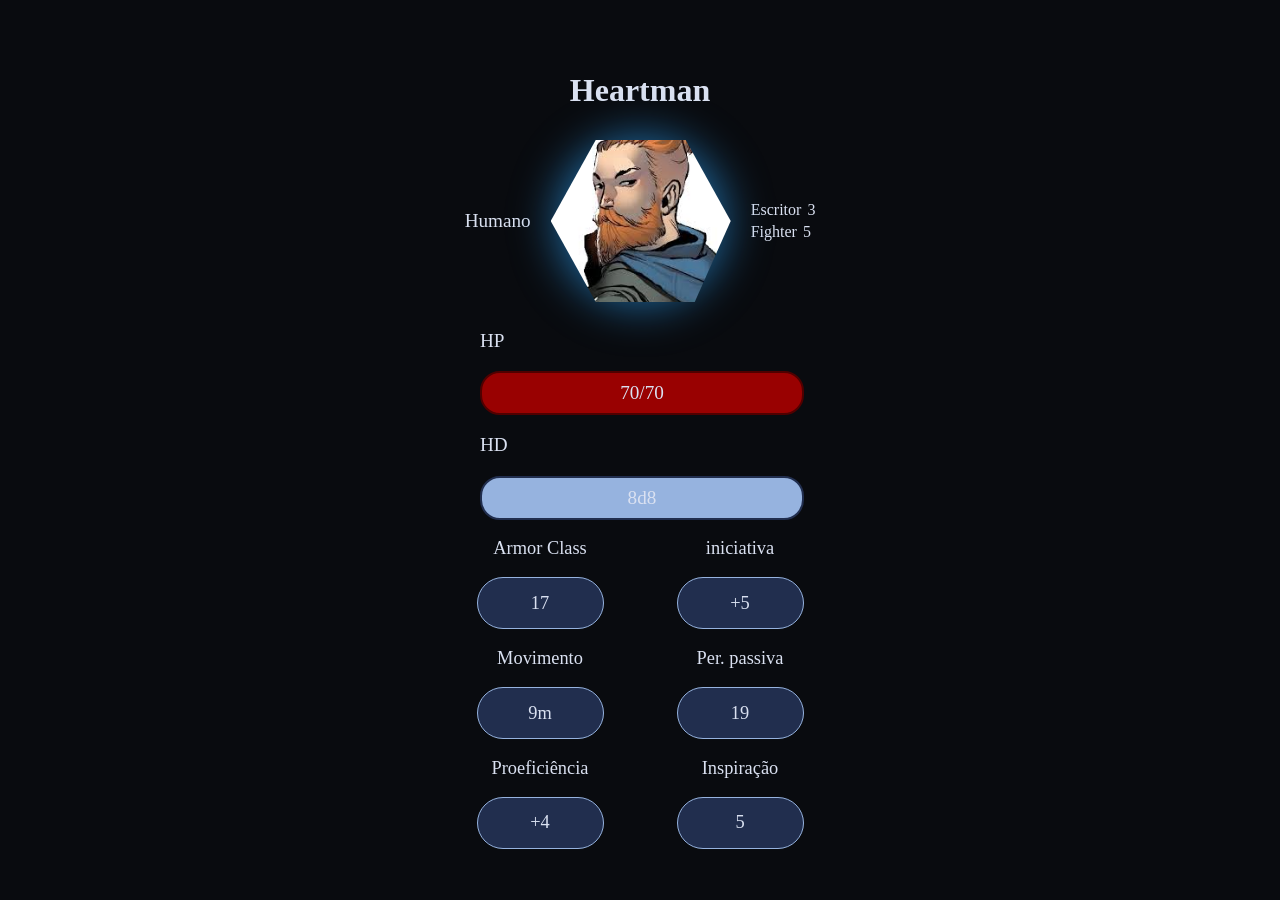
==== index.html @ ded3bb11 "Add files via upload" ====
<!DOCTYPE html>
<html lang="pt-br">
<head>
    <meta charset="UTF-8">
    <meta name="viewport" content="width=device-width, initial-scale=1.0">
    <link rel="stylesheet" href="style.css">
    <title>DnD</title>
</head>
<body>
    <div class="perfil">
        <h1 class="nome_personagem">Heartman</h1>
        <div class="info_gerais">
            <p class="raca">Humano</p>
            <div class="hex">
                <img src="imagens/Daniel.jfif" alt="" class="foto_personagem_hex">
            </div>
            <div class="classes_niveis">
                <div class="classe">
                    <span>Escritor</span>
                    <span>3</span>
                </div>
                <div class="classe">
                    <span>Fighter</span>
                    <span>5</span>
                </div>
            </div>
        </div>
        <div class="barras">
            <div class="info.vida">
                <p>HP</p>
                <div class="barra_vida">
                    <div class="vida"><p>70/70</p></div>
                </div>
            </div>
            <div class="info.hp">
                <p>HD</p>
                <div class="barra_hp">
                    <div class="hp"><p>8d8</p></div>
                </div>
            </div>
        </div>
        <div class="statics">
            <div class="elemento">
                <div class="armadura">
                    <p>Armor Class</p>
                    <div class="fundo">
                        <p>17</p>
                    </div>
                </div>
            </div>
            <div class="elemento">
                <div class="iniciativa">
                    <p>iniciativa</p>
                    <div class="fundo">
                        <p>+5</p>
                    </div>
                </div>
            </div>
            <div class="elemento">
                <div class="movimento">
                    <p>Movimento</p>
                    <div class="fundo">
                        <p>9m</p>
                    </div>
                </div>
            </div>
            <div class="elemento">
                <div class="percepção">
                    <p>Per. passiva</p>
                    <div class="fundo">
                        <p>19</p>
                    </div>
                </div>
            </div>
            <div class="elemento">
                <div class="proeficiência">
                    <p>Proeficiência</p>
                    <div class="fundo">
                        <p>+4</p>
                    </div>
                </div>
            </div>
            <div class="elemento">
                <div class="inspiração">
                    <p>Inspiração</p>
                    <div class="fundo">
                        <p>5</p>
                    </div>
                </div>
            </div>
        </div>
    </div>
</body>
</html>
---- style.css ----
body{
  background-color: #090B0F;
  color: #dae1f1;

  margin: 0;
  min-height: 100vh;

  display: flex;
  justify-content: center;
  align-items: center;
}
.perfil{
  width: 25%;
  display: flex;
  flex-direction: column;
  align-items: center;
  justify-content: center;
}
.info_gerais{
  display: flex;
  align-items: center;
  justify-content: center;
  gap: 20px;
}
.hex {
  position: relative;
  width: 100%;
  aspect-ratio: 1;
  display: flex;
  justify-content: center;
  align-items: center;
}

.hex::before{
  content: "";
  position: absolute;
  width: 110%;
  height: 110%;
  border-radius: 50%;

  background: radial-gradient(
    circle,
    rgba(37,129,196,0.8) 50%,
    rgba(37,129,196,0.4) 60%,
    rgba(37,129,196,0) 70%
  );

  filter: blur(20px);
  z-index: 0;
}
.classes_niveis{
  display: flex;
  flex-direction: column;
  gap: 4px;
}

.classe{
  display: flex;
  gap: 6px;
}

.hex img{
  width: 180px;
  aspect-ratio: 1;
  object-fit: cover;

  clip-path: polygon(
    25% 5%,
    75% 5%,
    100% 50%,
    80% 95%,
    25% 95%,
    0% 50%
  );

  position: relative;
  z-index: 1;
}
.barras, .statics{
  width: 100%;
}
.info.vida, .info.hp{
  margin-top: 10%;
}
.barra_vida, .barra_hp{
  width: 100%;
  height: 40px;
  border-radius: 20px;
  display: flex;
  justify-content: center;
  align-items: center;
  text-align: center;
}
.barra_vida{
  background-color: #990101;
  border: 2px solid rgb(80, 0, 0);
}
.barra_hp{
  background-color: #96b3df;
  border: 2px solid #212e4e;
}
p{
  font-size: 120%;
}
.statics{
  display: flex;
  flex-wrap: wrap;
  justify-content: space-between;
}
.elemento{
  width: 120px;
  display: flex;
  justify-content: center;
  align-items: center;
  text-align: center;
}
.statics .fundo{
  width: 125px;
  height: 50px;
  border-radius: 40px;
  text-align: center;
  justify-content: center;
  display: flex;
  align-items: center;
  text-align: center;
}
.statics p{
  font-size: 115%;
}
.fundo{
  background-color: #212e4e;
  border: 1px solid #96b3df;
}
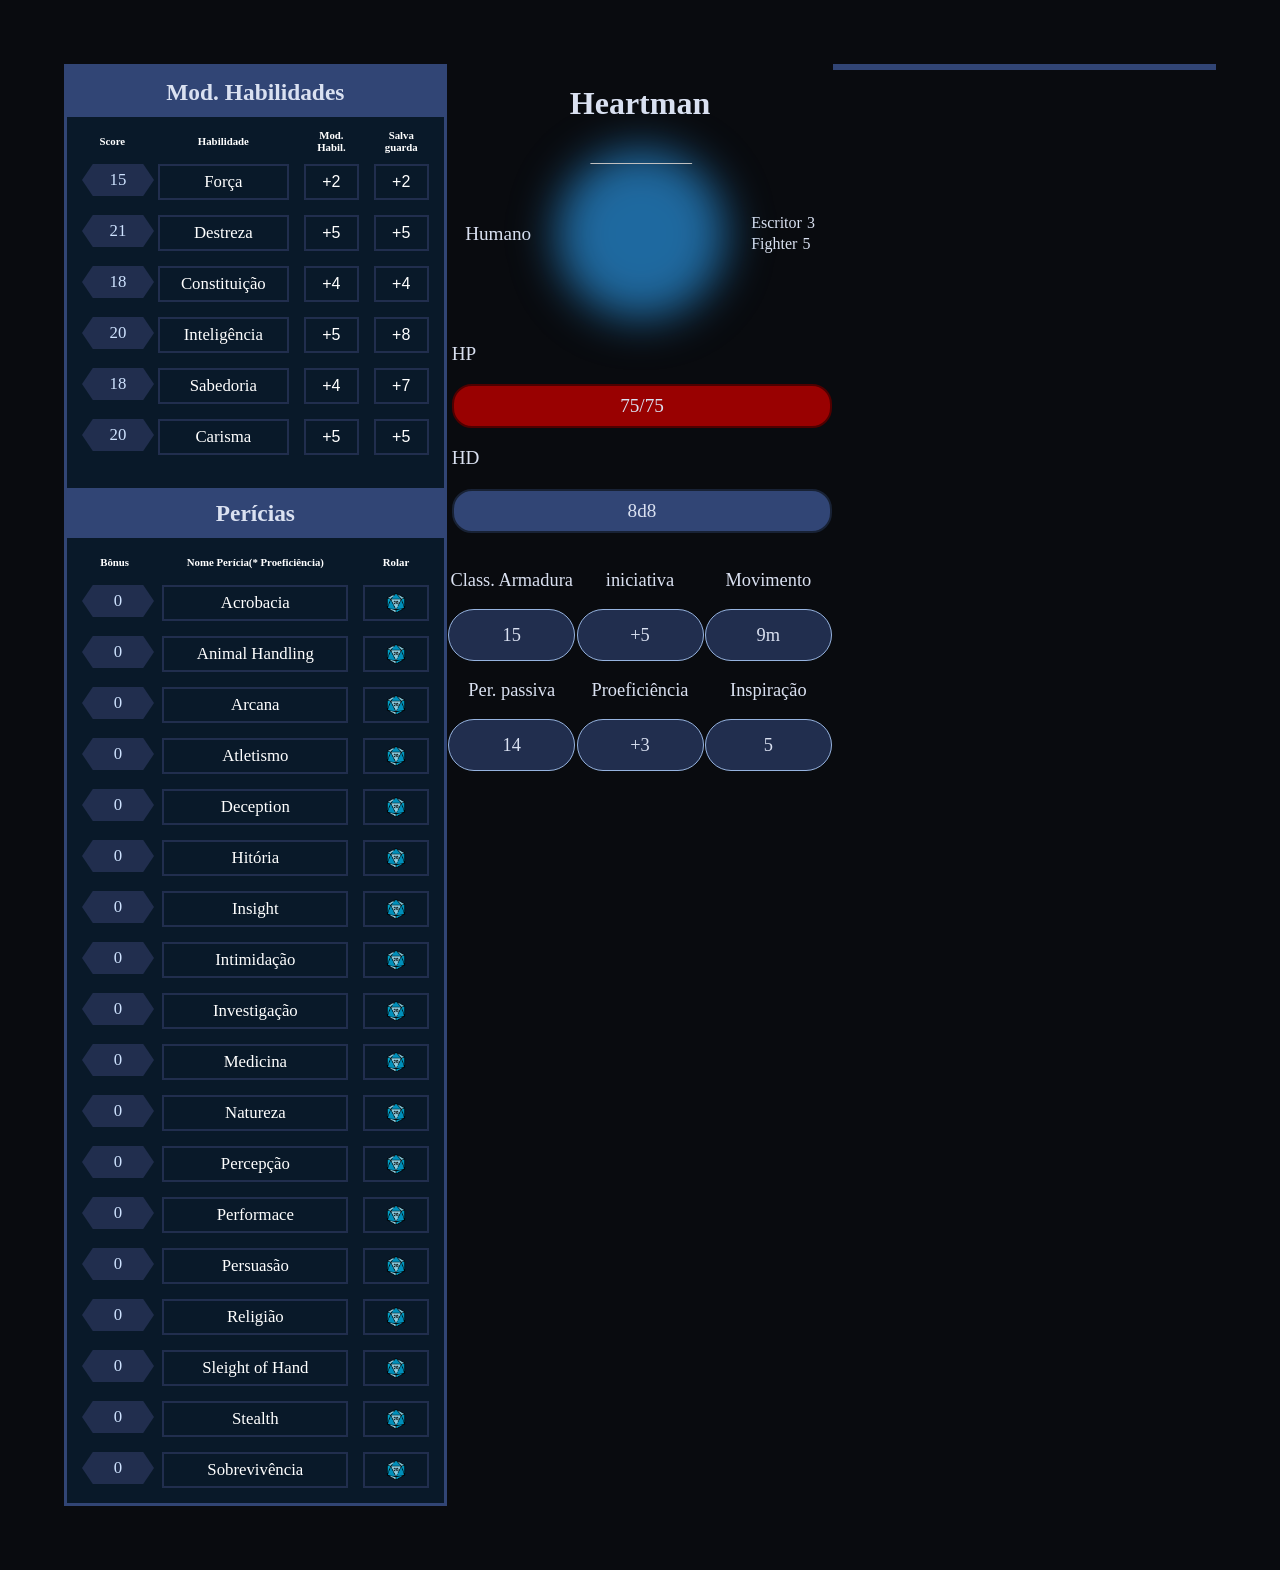
==== commit 7a1d5e57: "Add files via upload" ====
--- a/index.html
+++ b/index.html
@@ -4,9 +4,519 @@
     <meta charset="UTF-8">
     <meta name="viewport" content="width=device-width, initial-scale=1.0">
     <link rel="stylesheet" href="style.css">
-    <title>DnD</title>
+    <title>Dice & Sheets</title>
 </head>
 <body>
+    <div class="aba1">
+        <div class="titulo">
+            <div class="cabecalho">
+                <h3>Mod. Habilidades</h3>
+            </div>
+        </div>
+        <div class="atributos">
+            <table>
+                <tr class="cabecalho_mod">
+                    <th style="width: 20%;">
+                        <div class="info">
+                            <p>Score</p>
+                        </div>
+                    </th>
+                    <th style="width: 44%;">
+                        <div class="info">
+                            <p>Habilidade</p>
+                        </div>
+                    </th>
+                    <th style="width: 18%;">
+                        <div class="info">
+                            <p>Mod. Habil.</p>
+                        </div>
+                    </th>
+                    <th style="width: 18%;">
+                        <div class="info">
+                            <p>Salva guarda</p>
+                        </div>
+                    </th>
+                </tr>
+                <tr class="forca">
+                    <td class="pol">
+                        <p class="score_for">15</p>
+                    </td> <!--aqui vem BD e JS-->
+                    <td>
+                        <div class="info">
+                            <p>Força</p>
+                        </div>
+                    </td>
+                    <td>
+                        <button>
+                            <div class="info">
+                                <p class="abil_mod_forca">+2 </p>
+                            </div>
+                        </button>
+                    </td> <!--aqui vem BD e JS-->
+                    <td>
+                        <button>
+                            <div class="info">
+                                <p class="save_throw_forca">+2</p>
+                            </div>
+                        </button>
+                    </td> <!--aqui vem BD e JS-->
+                </tr>
+                <tr class="destreza">
+                    <td class="pol">
+                        <p class="score_dex">21</p>
+                    </td> <!--aqui vem BD e JS-->
+                    <td>
+                        <div class="info">
+                            <p>Destreza</p>
+                        </div>
+                    </td>
+                    <td>
+                        <button>
+                            <div class="info">
+                                <p class="abil_mod_dex">+5</p>
+                            </div>
+                        </button>
+                    </td> <!--aqui vem BD e JS-->
+                    <td>
+                        <button>
+                            <div class="info">
+                                <p class="save_throw_dex">+5</p>
+                            </div>
+                        </button>
+                    </td> <!--aqui vem BD e JS-->
+                </tr>
+                <tr class="constituição">
+                    <td class="pol">
+                        <p class="score_const">18</p>
+                    </td> <!--aqui vem BD e JS-->
+                    <td>
+                        <div class="info">
+                            <p>Constituição</p>
+                        </div>
+                    </td>
+                    <td>
+                        <button>
+                            <div class="info">
+                                <p class="abil_mod_const">+4</p>
+                            </div>
+                        </button>
+                    </td> <!--aqui vem BD e JS-->
+                    <td>
+                        <button>
+                            <div class="info">
+                                <p class="save_throw_const">+4</p>
+                            </div>
+                        </button>
+                    </td> <!--aqui vem BD e JS-->
+                </tr>
+                <tr class="inteligencia">
+                    <td class="pol">
+                        <p class="score_int">20</p>
+                    </td> <!--aqui vem BD e JS-->
+                    <td>
+                        <div class="info">
+                            <p>Inteligência</p>
+                        </div>
+                    </td>
+                    <td>
+                        <button>
+                            <div class="info">
+                                <p class="abil_mod_int">+5</p>
+                            </div>
+                        </button>
+                    </td> <!--aqui vem BD e JS-->
+                    <td>
+                        <button>
+                            <div class="info">
+                                <p class="save_throw_int">+8</p>
+                            </div>
+                        </button>
+                    </td> <!--aqui vem BD e JS-->
+                </tr>
+                <tr class="sabedoria">
+                    <td class="pol">
+                        <p class="score_sab">18</p>
+                    </td> <!--aqui vem BD e JS-->
+                    <td>
+                        <div class="info">
+                            <p>Sabedoria</p>
+                        </div>
+                    </td>
+                    <td>
+                        <button>
+                            <div class="info">
+                                <p class="abil_mod_sab">+4</p>
+                            </div>
+                        </button>
+                    </td> <!--aqui vem BD e JS-->
+                    <td>
+                        <button>
+                            <div class="info">
+                                <p class="save_throw_sab">+7</p>
+                            </div>
+                        </button>
+                    </td> <!--aqui vem BD e JS-->
+                </tr>
+                <tr class="carisma">
+                    <td class="pol">
+                        <p class="score_car">20</p>
+                    </td> <!--aqui vem BD e JS-->
+                    <td>
+                        <div class="info">
+                            <p>Carisma</p>
+                        </div>
+                    </td>
+                    <td>
+                        <button>
+                            <div class="info">
+                                <p class="abil_mod_car">+5</p>
+                            </div>
+                        </button>
+                    </td> <!--aqui vem BD e JS-->
+                    <td>
+                        <button>
+                            <div class="info">
+                                <p class="save_throw_car">+5</p>
+                            </div>
+                        </button>
+                    </td> <!--aqui vem BD e JS-->
+                </tr>
+            </table>
+        </div>
+        <br>
+        <div class="titulo">
+            <div class="cabecalho">
+                <h3>Perícias</h3>
+            </div>
+        </div>
+        <div class="skills">
+            <table>
+                <tr class="cabecalho_skills">
+                    <th style="width: 20%;">
+                        <div class="info">
+                            <p>Bônus</p>
+                        </div>
+                    </th>
+                    <th>
+                        <div class="info">
+                            <p>Nome Perícia(* Proeficiência)</p>
+                        </div>
+                    </th>
+                    <th style="width: 20%;">
+                        <div class="info">
+                            <p>Rolar</p>
+                        </div>
+                    </th>
+                </tr>
+                <tr class="acrobacia">
+                    <td class="pol">
+                        <p class="bonus_acrobacia">0</p>
+                    </td>
+                    <td>
+                        <div class="info">
+                            <p class="nome_skill">Acrobacia</p>
+                        </div>
+                    </td>
+                    <td>
+                        <button>
+                            <div class="info">
+                                <img src="imagens/dado.png">
+                            </div>
+                        </button>
+                    </td>
+                </tr>
+                <tr class="animal_handling">
+                    <td class="pol">
+                        <p class="bonus_animal">0</p>
+                    </td>
+                    <td>
+                        <div class="info">
+                            <p class="nome_skill">Animal Handling</p>
+                        </div>
+                    </td>
+                    <td>
+                        <button>
+                            <div class="info">
+                                <img src="imagens/dado.png">
+                            </div>
+                        </button>
+                    </td>
+                </tr>
+                <tr class="arcana">
+                    <td class="pol">
+                        <p class="bonus_arcana">0</p>
+                    </td>
+                    <td>
+                        <div class="info">
+                            <p class="nome_skill">Arcana</p>
+                        </div>
+                    </td>
+                    <td>
+                        <button>
+                            <div class="info">
+                                <img src="imagens/dado.png">
+                            </div>
+                        </button>
+                    </td>
+                </tr>
+                <tr class="atletismo">
+                    <td class="pol">
+                        <p class="bonus_atletismo">0</p>
+                    </td>
+                    <td>
+                        <div class="info">
+                            <p class="nome_skill">Atletismo</p>
+                        </div>
+                    </td>
+                    <td>
+                        <button>
+                            <div class="info">
+                                <img src="imagens/dado.png">
+                            </div>
+                        </button>
+                    </td>
+                </tr>
+                <tr class="deception">
+                    <td class="pol">
+                        <p class="bonus_deception">0</p>
+                    </td>
+                    <td>
+                        <div class="info">
+                            <p class="nome_skill">Deception</p>
+                        </div>
+                    </td>
+                    <td>
+                        <button>
+                            <div class="info">
+                                <img src="imagens/dado.png">
+                            </div>
+                        </button>
+                    </td>
+                </tr>
+                <tr class="hitoria">
+                    <td class="pol">
+                        <p class="bonus_hitoria">0</p>
+                    </td>
+                    <td>
+                        <div class="info">
+                            <p class="nome_skill">Hitória</p>
+                        </div>
+                    </td>
+                    <td>
+                        <button>
+                            <div class="info">
+                                <img src="imagens/dado.png">
+                            </div>
+                        </button>
+                    </td>
+                </tr>
+                <tr class="insight">
+                    <td class="pol">
+                        <p class="bonus_insight">0</p>
+                    </td>
+                    <td>
+                        <div class="info">
+                            <p class="nome_skill">Insight</p>
+                        </div>
+                    </td>
+                    <td>
+                        <button>
+                            <div class="info">
+                                <img src="imagens/dado.png">
+                            </div>
+                        </button>
+                    </td>
+                </tr>
+                <tr class="intimidacao">
+                    <td class="pol">
+                        <p class="bonus_intimidacao">0</p>
+                    </td>
+                    <td>
+                        <div class="info">
+                            <p class="nome_skill">Intimidação</p>
+                        </div>
+                    </td>
+                    <td>
+                        <button>
+                            <div class="info">
+                                <img src="imagens/dado.png">
+                            </div>
+                        </button>
+                    </td>
+                </tr>
+                <tr class="investigacao">
+                    <td class="pol">
+                        <p class="bonus_investigacao">0</p>
+                    </td>
+                    <td>
+                        <div class="info">
+                            <p class="nome_skill">Investigação</p>
+                        </div>
+                    </td>
+                    <td>
+                        <button>
+                            <div class="info">
+                                <img src="imagens/dado.png">
+                            </div>
+                        </button>
+                    </td>
+                </tr>
+                <tr class="medicina">
+                    <td class="pol">
+                        <p class="bonus_medicina">0</p>
+                    </td>
+                    <td>
+                        <div class="info">
+                            <p class="nome_skill">Medicina</p>
+                        </div>
+                    </td>
+                    <td>
+                        <button>
+                            <div class="info">
+                                <img src="imagens/dado.png">
+                            </div>
+                        </button>
+                    </td>
+                </tr>
+                <tr class="natureza">
+                    <td class="pol">
+                        <p class="bonus_natureza">0</p>
+                    </td>
+                    <td>
+                        <div class="info">
+                            <p class="nome_skill">Natureza</p>
+                        </div>
+                    </td>
+                    <td>
+                        <button>
+                            <div class="info">
+                                <img src="imagens/dado.png">
+                            </div>
+                        </button>
+                    </td>
+                </tr>
+                <tr class="percepcao">
+                    <td class="pol">
+                        <p class="bonus_percepcao">0</p>
+                    </td>
+                    <td>
+                        <div class="info">
+                            <p class="nome_skill">Percepção</p>
+                        </div>
+                    </td>
+                    <td>
+                        <button>
+                            <div class="info">
+                                <img src="imagens/dado.png">
+                            </div>
+                        </button>
+                    </td>
+                </tr>
+                <tr class="performace">
+                    <td class="pol">
+                        <p class="bonus_performace">0</p>
+                    </td>
+                    <td>
+                        <div class="info">
+                            <p class="nome_skill">Performace</p>
+                        </div>
+                    </td>
+                    <td>
+                        <button>
+                            <div class="info">
+                                <img src="imagens/dado.png">
+                            </div>
+                        </button>
+                    </td>
+                </tr>
+                <tr class="persuasao">
+                    <td class="pol">
+                        <p class="bonus_persuasao">0</p>
+                    </td>
+                    <td>
+                        <div class="info">
+                            <p class="nome_skill">Persuasão</p>
+                        </div>
+                    </td>
+                    <td>
+                        <button>
+                            <div class="info">
+                                <img src="imagens/dado.png">
+                            </div>
+                        </button>
+                    </td>
+                </tr>
+                <tr class="religiao">
+                    <td class="pol">
+                        <p class="bonus_religiao">0</p>
+                    </td>
+                    <td>
+                        <div class="info">
+                            <p class="nome_skill">Religião</p>
+                        </div>
+                    </td>
+                    <td>
+                        <button>
+                            <div class="info">
+                                <img src="imagens/dado.png">
+                            </div>
+                        </button>
+                    </td>
+                </tr>
+                <tr class="sleight">
+                    <td class="pol">
+                        <p class="bonus_sleight">0</p>
+                    </td>
+                    <td>
+                        <div class="info">
+                            <p class="nome_skill">Sleight of Hand</p>
+                        </div>
+                    </td>
+                    <td>
+                        <button>
+                            <div class="info">
+                                <img src="imagens/dado.png">
+                            </div>
+                        </button>
+                    </td>
+                </tr>
+                <tr class="stealth">
+                    <td class="pol">
+                        <p class="bonus_stealth">0</p>
+                    </td>
+                    <td>
+                        <div class="info">
+                            <p class="nome_skill">Stealth</p>
+                        </div>
+                    </td>
+                    <td>
+                        <button>
+                            <div class="info">
+                                <img src="imagens/dado.png">
+                            </div>
+                        </button>
+                    </td>
+                </tr>
+                <tr class="sobrevivencia">
+                    <td class="pol">
+                        <p class="bonus_sobrevivencia">0</p>
+                    </td>
+                    <td>
+                        <div class="info">
+                            <p class="nome_skill">Sobrevivência</p>
+                        </div>
+                    </td>
+                    <td>
+                        <button>
+                            <div class="info">
+                                <img src="imagens/dado.png">
+                            </div>
+                        </button>
+                    </td>
+                </tr>
+            </table>
+        </div>
+    </div>
     <div class="perfil">
         <h1 class="nome_personagem">Heartman</h1>
         <div class="info_gerais">
@@ -29,7 +539,7 @@
             <div class="info.vida">
                 <p>HP</p>
                 <div class="barra_vida">
-                    <div class="vida"><p>70/70</p></div>
+                    <div class="vida"><p>75/75</p></div>
                 </div>
             </div>
             <div class="info.hp">
@@ -42,9 +552,9 @@
         <div class="statics">
             <div class="elemento">
                 <div class="armadura">
-                    <p>Armor Class</p>
+                    <p>Class. Armadura</p>
                     <div class="fundo">
-                        <p>17</p>
+                        <p>15</p>
                     </div>
                 </div>
             </div>
@@ -68,7 +578,7 @@
                 <div class="percepção">
                     <p>Per. passiva</p>
                     <div class="fundo">
-                        <p>19</p>
+                        <p>14</p>
                     </div>
                 </div>
             </div>
@@ -76,7 +586,7 @@
                 <div class="proeficiência">
                     <p>Proeficiência</p>
                     <div class="fundo">
-                        <p>+4</p>
+                        <p>+3</p>
                     </div>
                 </div>
             </div>
@@ -90,5 +600,8 @@
             </div>
         </div>
     </div>
+    <div class="aba3">
+
+    </div>
 </body>
 </html>
--- a/style.css
+++ b/style.css
@@ -2,15 +2,19 @@
   background-color: #090B0F;
   color: #dae1f1;
 
-  margin: 0;
-  min-height: 100vh;
-
-  display: flex;
-  justify-content: center;
-  align-items: center;
-}
-.perfil{
-  width: 25%;
+  margin:5%;
+  min-height: 80vh;
+  gap: 5px;
+
+  display: flex;
+  justify-content: center;
+  align-items: flex-start;
+  justify-content: space-between;
+}
+.perfil, .aba1, .aba3{
+  width: 100%;
+  max-width: 450px;
+  min-width: 300px;
   display: flex;
   flex-direction: column;
   align-items: center;
@@ -51,12 +55,12 @@
 .classes_niveis{
   display: flex;
   flex-direction: column;
-  gap: 4px;
+  gap: 3px;
 }
 
 .classe{
   display: flex;
-  gap: 6px;
+  gap: 5px;
 }
 
 .hex img{
@@ -96,8 +100,8 @@
   border: 2px solid rgb(80, 0, 0);
 }
 .barra_hp{
-  background-color: #96b3df;
-  border: 2px solid #212e4e;
+  background-color: #314575;
+  border: 2px solid #182235;
 }
 p{
   font-size: 120%;
@@ -106,6 +110,8 @@
   display: flex;
   flex-wrap: wrap;
   justify-content: space-between;
+  width: 100%;
+  margin-top: 5%;
 }
 .elemento{
   width: 120px;
@@ -127,7 +133,83 @@
 .statics p{
   font-size: 115%;
 }
-.fundo{
+.fundo{ /*Fundo das coisinhas de armor class e tals*/
   background-color: #212e4e;
   border: 1px solid #96b3df;
-}+}
+.aba1 .titulo{
+  width: 100%;
+}
+.aba1 .titulo .cabecalho{
+  height: 50px;
+  width: 100%;
+  display: flex;
+  justify-content: center;
+  align-items: center;
+  background-color: #314575;
+  font-size: 20px;
+}
+table{
+  border-collapse: separate;
+  border-spacing: 15px;
+  font-size: 14px;
+  width: 100%;
+  table-layout: fixed;
+}
+td:not(.pol){
+  border: 2px solid #212e4e;
+  height: 30px;
+}
+td .info, th .info{
+  display: flex;
+  align-items: center;
+  justify-content: space-around;
+  height: 20px;
+  color: #ffffff;
+}
+th .info{
+  height: 15px;
+  font-size: 9px;
+}
+.pol{
+  display: inline-flex;
+  align-items: center;
+  justify-content: center;
+
+  width: 70px;
+  height: 30px;
+
+  color: #cfe3ff;
+  background: #212e4e;
+
+  clip-path: polygon(
+    15% 0%,
+    85% 0%,
+    100% 50%,
+    85% 100%,
+    15% 100%,
+    0% 50%
+  );
+}
+.aba1, .aba3{
+  height: 100%;
+  margin-top: 0;
+  background-color: #091929;
+  border: 3px solid #314575;
+}
+button{
+  width: 100%;
+  height: 100%;
+  background-color: #091929;
+  border: none;
+}
+button:active{
+  background-color: #314575;
+}
+.atributos td img{
+  margin-left: 4px;
+}
+td img{
+  height: 20px;
+  width: 20px;
+}
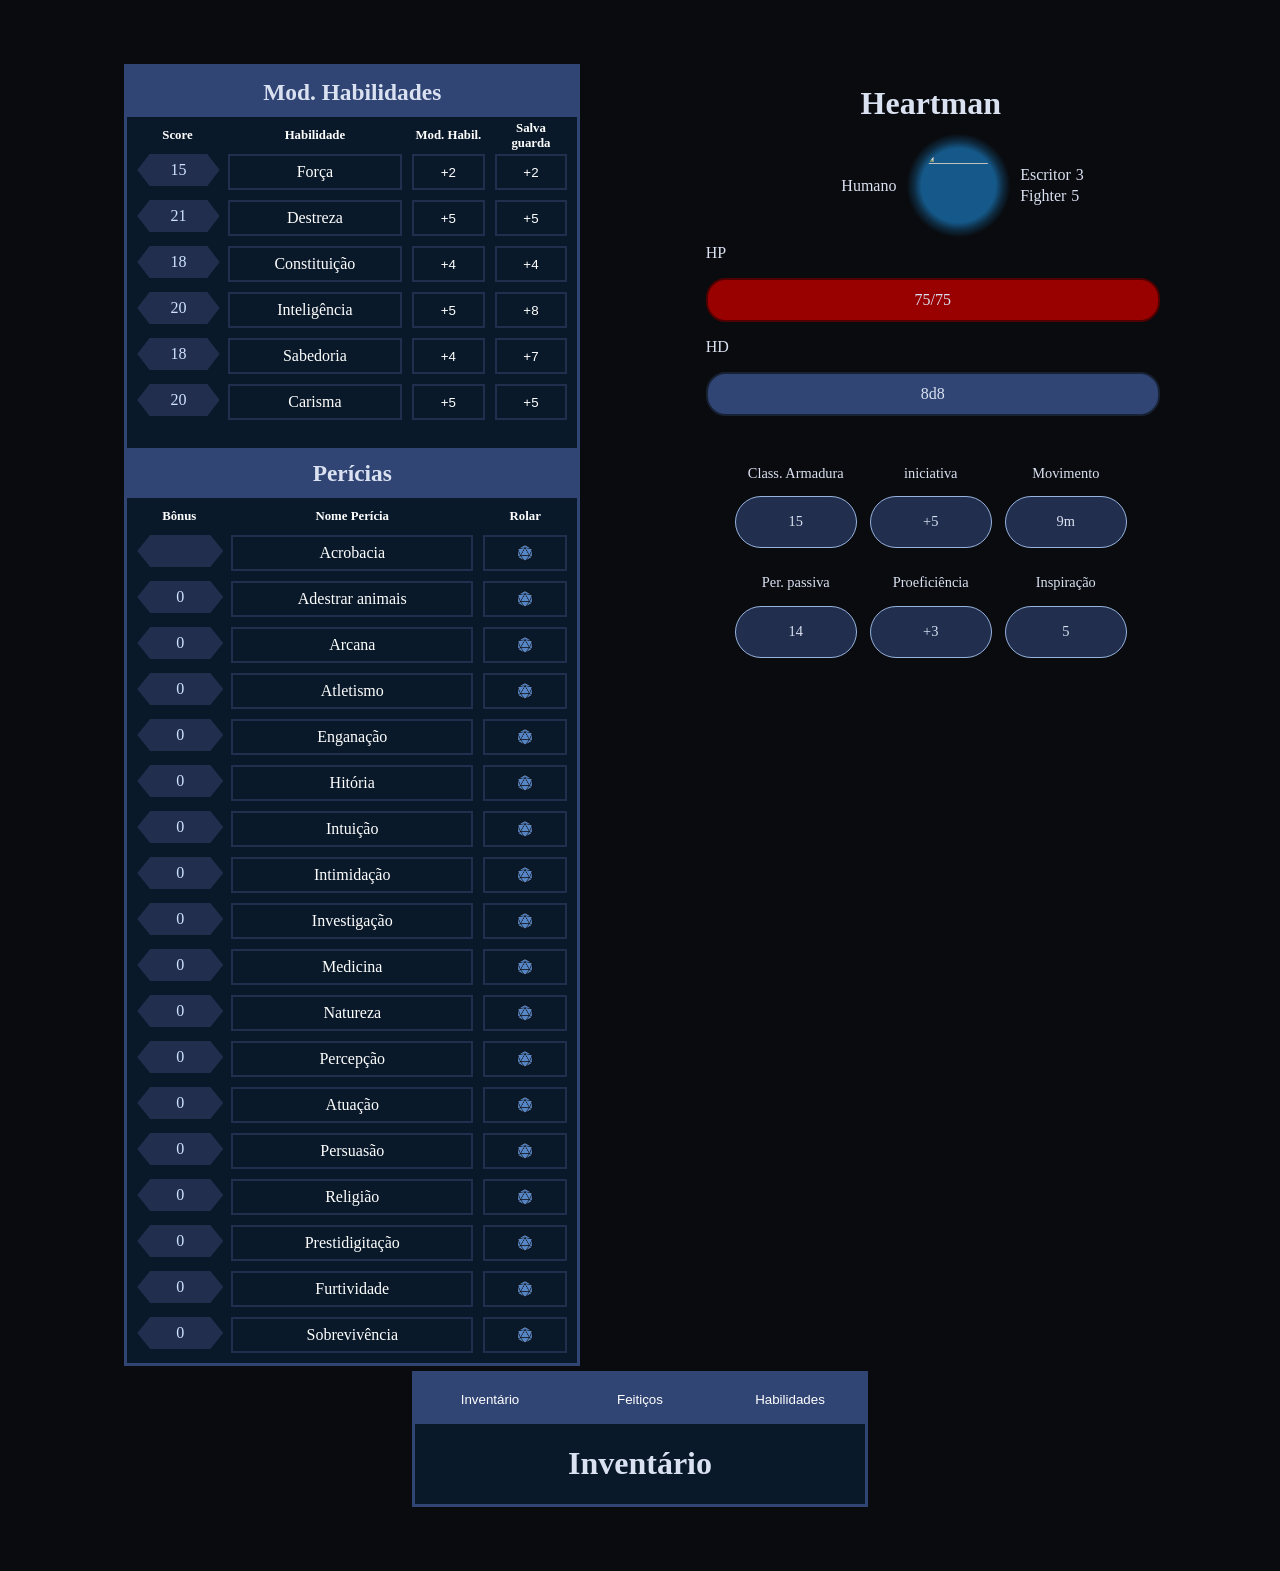
==== commit 32f298f2: "Add files via upload" ====
--- a/index.html
+++ b/index.html
@@ -199,7 +199,7 @@
                     </th>
                     <th>
                         <div class="info">
-                            <p>Nome Perícia(* Proeficiência)</p>
+                            <p>Nome Perícia</p>
                         </div>
                     </th>
                     <th style="width: 20%;">
@@ -210,7 +210,7 @@
                 </tr>
                 <tr class="acrobacia">
                     <td class="pol">
-                        <p class="bonus_acrobacia">0</p>
+                        <p class="bonus_acrobacia"></p>
                     </td>
                     <td>
                         <div class="info">
@@ -225,13 +225,13 @@
                         </button>
                     </td>
                 </tr>
-                <tr class="animal_handling">
+                <tr class="adestrar_animais">
                     <td class="pol">
                         <p class="bonus_animal">0</p>
                     </td>
                     <td>
                         <div class="info">
-                            <p class="nome_skill">Animal Handling</p>
+                            <p class="nome_skill">Adestrar animais</p>
                         </div>
                     </td>
                     <td>
@@ -276,13 +276,13 @@
                         </button>
                     </td>
                 </tr>
-                <tr class="deception">
+                <tr class="enganacao">
                     <td class="pol">
                         <p class="bonus_deception">0</p>
                     </td>
                     <td>
                         <div class="info">
-                            <p class="nome_skill">Deception</p>
+                            <p class="nome_skill">Enganação</p>
                         </div>
                     </td>
                     <td>
@@ -310,13 +310,13 @@
                         </button>
                     </td>
                 </tr>
-                <tr class="insight">
+                <tr class="intuicao">
                     <td class="pol">
                         <p class="bonus_insight">0</p>
                     </td>
                     <td>
                         <div class="info">
-                            <p class="nome_skill">Insight</p>
+                            <p class="nome_skill">Intuição</p>
                         </div>
                     </td>
                     <td>
@@ -412,13 +412,13 @@
                         </button>
                     </td>
                 </tr>
-                <tr class="performace">
+                <tr class="atuacao">
                     <td class="pol">
                         <p class="bonus_performace">0</p>
                     </td>
                     <td>
                         <div class="info">
-                            <p class="nome_skill">Performace</p>
+                            <p class="nome_skill">Atuação</p>
                         </div>
                     </td>
                     <td>
@@ -463,30 +463,30 @@
                         </button>
                     </td>
                 </tr>
-                <tr class="sleight">
+                <tr class="prestidigitacao">
                     <td class="pol">
                         <p class="bonus_sleight">0</p>
                     </td>
                     <td>
                         <div class="info">
-                            <p class="nome_skill">Sleight of Hand</p>
-                        </div>
-                    </td>
-                    <td>
-                        <button>
-                            <div class="info">
-                                <img src="imagens/dado.png">
-                            </div>
-                        </button>
-                    </td>
-                </tr>
-                <tr class="stealth">
+                            <p class="nome_skill">Prestidigitação</p>
+                        </div>
+                    </td>
+                    <td>
+                        <button>
+                            <div class="info">
+                                <img src="imagens/dado.png">
+                            </div>
+                        </button>
+                    </td>
+                </tr>
+                <tr class="furtividade">
                     <td class="pol">
                         <p class="bonus_stealth">0</p>
                     </td>
                     <td>
                         <div class="info">
-                            <p class="nome_skill">Stealth</p>
+                            <p class="nome_skill">Furtividade</p>
                         </div>
                     </td>
                     <td>
@@ -601,7 +601,20 @@
         </div>
     </div>
     <div class="aba3">
-
+        <div class="titulo">
+            <div class="cabecalho">
+                <button class="button_aba3">Inventário</button>
+                <button  class="button_aba3">Feitiços</button>
+                <button  class="button_aba3">Habilidades</button>
+            </div>
+        </div>
+        <div class="inventario" id="inventario">
+            <div class="head">
+                <img src="imagens/quadrado.png" alt="">
+                <h1>Inventário</h1>
+                <img src="imagens/quadrado.png" alt="">
+            </div>
+        </div>
     </div>
 </body>
 </html>
--- a/style.css
+++ b/style.css
@@ -7,64 +7,60 @@
   gap: 5px;
 
   display: flex;
-  justify-content: center;
   align-items: flex-start;
-  justify-content: space-between;
+  justify-content: space-around;
+  flex-wrap: wrap;
 }
 .perfil, .aba1, .aba3{
   width: 100%;
   max-width: 450px;
-  min-width: 300px;
   display: flex;
   flex-direction: column;
-  align-items: center;
-  justify-content: center;
-}
-.info_gerais{
-  display: flex;
-  align-items: center;
-  justify-content: center;
+}
+.perfil{
+  align-items: center;
+}
+.info_gerais {
+  display: flex;
+  align-items: center;
+  justify-content: center;
+  width: fit-content;   /* 🔥 encolhe pro conteúdo */
+  max-width: 100%;
+  margin: 0 auto;       /* 🔥 centraliza no container pai */
   gap: 20px;
 }
+
 .hex {
   position: relative;
-  width: 100%;
+
+  width: 100%;
+  max-width: 180px;
+
   aspect-ratio: 1;
-  display: flex;
-  justify-content: center;
-  align-items: center;
-}
-
+
+  display: flex;
+  justify-content: center;
+  align-items: center;
+
+  flex-shrink: 1;
+}
 .hex::before{
   content: "";
   position: absolute;
-  width: 110%;
-  height: 110%;
+  width: 125%;
+  height: 125%;
   border-radius: 50%;
-
-  background: radial-gradient(
-    circle,
-    rgba(37,129,196,0.8) 50%,
-    rgba(37,129,196,0.4) 60%,
-    rgba(37,129,196,0) 70%
-  );
-
-  filter: blur(20px);
-  z-index: 0;
-}
-.classes_niveis{
-  display: flex;
-  flex-direction: column;
-  gap: 3px;
-}
-
-.classe{
-  display: flex;
-  gap: 5px;
-}
-
-.hex img{
-  width: 180px;
+  background: radial-gradient(circle, 
+    rgba(24, 108, 168, 0.8) 50%,
+    rgba(22, 91, 139, 0.4) 60%,
+    rgba(37,129,196,0) 70% );
+}
+
+.hex img {
+  width: 100%;
+  max-width: 170px;
+  min-width: 0; /* 🔥 REMOVE o bloqueio de encolher */
+
   aspect-ratio: 1;
   object-fit: cover;
 
@@ -80,6 +76,24 @@
   position: relative;
   z-index: 1;
 }
+
+.classes_niveis {
+  display: flex;
+  flex-direction: column;
+  gap: 3px;
+
+  flex: 1;        /* 🔥 ocupa espaço disponível */
+  min-width: 0;   /* 🔥 necessário no flex */
+
+  white-space: nowrap;
+}
+
+.classe {
+  display: flex;
+  gap: 5px;
+
+  white-space: nowrap;
+}
 .barras, .statics{
   width: 100%;
 }
@@ -103,14 +117,12 @@
   background-color: #314575;
   border: 2px solid #182235;
 }
-p{
-  font-size: 120%;
-}
 .statics{
   display: flex;
   flex-wrap: wrap;
-  justify-content: space-between;
-  width: 100%;
+  align-items: center;
+  justify-content: space-around;
+  width: 90%;
   margin-top: 5%;
 }
 .elemento{
@@ -119,19 +131,19 @@
   justify-content: center;
   align-items: center;
   text-align: center;
+  margin-top: 3%;
 }
 .statics .fundo{
-  width: 125px;
+  width: 120px;
   height: 50px;
   border-radius: 40px;
+  display: flex;
+  align-items: center;
   text-align: center;
   justify-content: center;
-  display: flex;
-  align-items: center;
-  text-align: center;
 }
 .statics p{
-  font-size: 115%;
+  font-size: 90%;
 }
 .fundo{ /*Fundo das coisinhas de armor class e tals*/
   background-color: #212e4e;
@@ -140,19 +152,21 @@
 .aba1 .titulo{
   width: 100%;
 }
-.aba1 .titulo .cabecalho{
+.aba1 .cabecalho{
+  display: flex;
+  justify-content: center;
+  align-items: center;
+}
+.aba1 .cabecalho, .aba3 .cabecalho{
   height: 50px;
   width: 100%;
-  display: flex;
-  justify-content: center;
-  align-items: center;
   background-color: #314575;
   font-size: 20px;
 }
 table{
   border-collapse: separate;
-  border-spacing: 15px;
-  font-size: 14px;
+  border-spacing: 10px;
+  font-size: 1rem;
   width: 100%;
   table-layout: fixed;
 }
@@ -169,14 +183,14 @@
 }
 th .info{
   height: 15px;
-  font-size: 9px;
+  font-size: 0.8rem;
 }
 .pol{
   display: inline-flex;
   align-items: center;
   justify-content: center;
 
-  width: 70px;
+  width: 100%;
   height: 30px;
 
   color: #cfe3ff;
@@ -200,16 +214,42 @@
 button{
   width: 100%;
   height: 100%;
+  border: none;
+  color: white;
+}
+button:not(.button_aba3){
   background-color: #091929;
-  border: none;
-}
-button:active{
-  background-color: #314575;
-}
-.atributos td img{
-  margin-left: 4px;
+}
+.button_aba3{
+  background-color: #314575;
+}
+.button_aba3:active{
+  background-color: #091929;
+}
+.aba1 button:active{
+  background-color: #314575;
 }
 td img{
   height: 20px;
   width: 20px;
 }
+.aba3 .cabecalho{
+  display: flex;
+  align-items: center;
+}
+.inventario{
+  display: flex;
+  align-items: center;
+  justify-content: center;
+  width: 100%;
+}
+.head{
+  display: flex;
+  align-items: center;
+  justify-content: space-between;
+  gap: 6px;
+}
+.inventario img{
+  transform: rotate(45deg);
+  transform-origin: center;
+}
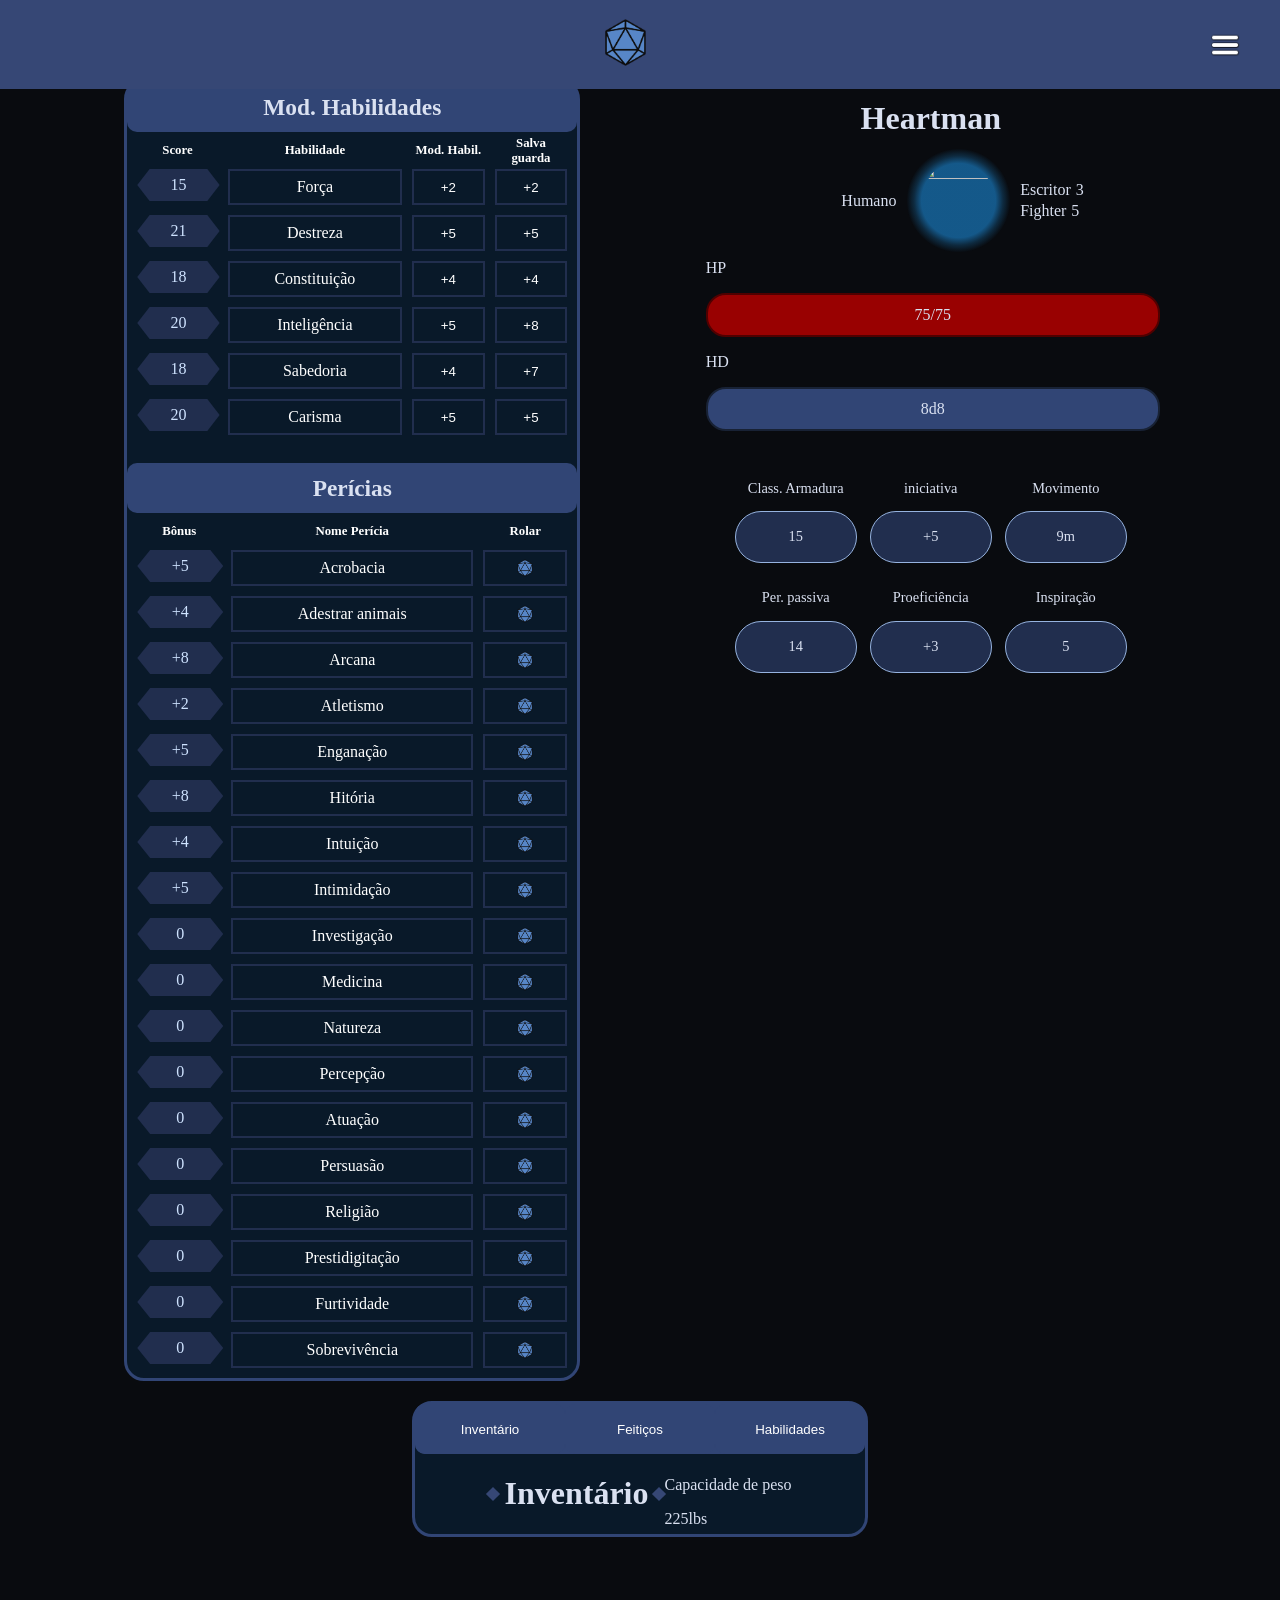
==== commit ca3686bf: "Add files via upload" ====
--- a/index.html
+++ b/index.html
@@ -7,6 +7,24 @@
     <title>Dice & Sheets</title>
 </head>
 <body>
+    <header>
+        <div class="nothing">
+
+        </div>
+        <div class="logo"><img src="imagens/dado.png" alt="" class="img_logo"></div>
+        <input type="checkbox" id="menu-toggle">
+
+        <label for="menu-toggle" class="menu-icon">
+            <img src="imagens/menu_icon.png" alt="">
+        </label>
+
+        <nav class="menu">
+            <a href="#">Início</a>
+            <a href="#">Sobre</a>
+            <a href="#">Projetos</a>
+            <a href="#">Contato</a>
+        </nav>
+    </header>
     <div class="aba1">
         <div class="titulo">
             <div class="cabecalho">
@@ -210,7 +228,7 @@
                 </tr>
                 <tr class="acrobacia">
                     <td class="pol">
-                        <p class="bonus_acrobacia"></p>
+                        <p class="bonus_acrobacia">+5</p>
                     </td>
                     <td>
                         <div class="info">
@@ -227,7 +245,7 @@
                 </tr>
                 <tr class="adestrar_animais">
                     <td class="pol">
-                        <p class="bonus_animal">0</p>
+                        <p class="bonus_animal">+4</p>
                     </td>
                     <td>
                         <div class="info">
@@ -244,7 +262,7 @@
                 </tr>
                 <tr class="arcana">
                     <td class="pol">
-                        <p class="bonus_arcana">0</p>
+                        <p class="bonus_arcana">+8</p>
                     </td>
                     <td>
                         <div class="info">
@@ -261,7 +279,7 @@
                 </tr>
                 <tr class="atletismo">
                     <td class="pol">
-                        <p class="bonus_atletismo">0</p>
+                        <p class="bonus_atletismo">+2</p>
                     </td>
                     <td>
                         <div class="info">
@@ -278,7 +296,7 @@
                 </tr>
                 <tr class="enganacao">
                     <td class="pol">
-                        <p class="bonus_deception">0</p>
+                        <p class="bonus_deception">+5</p>
                     </td>
                     <td>
                         <div class="info">
@@ -295,7 +313,7 @@
                 </tr>
                 <tr class="hitoria">
                     <td class="pol">
-                        <p class="bonus_hitoria">0</p>
+                        <p class="bonus_hitoria">+8</p>
                     </td>
                     <td>
                         <div class="info">
@@ -312,7 +330,7 @@
                 </tr>
                 <tr class="intuicao">
                     <td class="pol">
-                        <p class="bonus_insight">0</p>
+                        <p class="bonus_insight">+4</p>
                     </td>
                     <td>
                         <div class="info">
@@ -329,7 +347,7 @@
                 </tr>
                 <tr class="intimidacao">
                     <td class="pol">
-                        <p class="bonus_intimidacao">0</p>
+                        <p class="bonus_intimidacao">+5</p>
                     </td>
                     <td>
                         <div class="info">
@@ -614,6 +632,7 @@
                 <h1>Inventário</h1>
                 <img src="imagens/quadrado.png" alt="">
             </div>
+            <div class="info"><p>Capacidade de peso</p>225lbs</div>
         </div>
     </div>
 </body>
--- a/style.css
+++ b/style.css
@@ -11,11 +11,72 @@
   justify-content: space-around;
   flex-wrap: wrap;
 }
+header {
+  display: flex;
+  justify-content: space-between;
+  align-items: center;
+  padding: 15px 40px;
+  background: #364775;
+  color: white;
+
+  position: fixed;
+  top: 0;
+  width: 100%;
+  box-sizing: border-box;
+}
+header{
+  position: fixed;
+  top: 0;
+  width: 100%;
+}
+.menu-icon{
+  cursor:pointer;
+}
+#menu-toggle{
+  display:none;
+}
+.menu{
+  position:absolute;
+  top:60px;
+  right:20px;
+
+  min-width:160px;
+  padding:10px 0;
+
+  background:#314575;
+
+  display:none;
+  flex-direction:column;
+  gap:5px;
+
+  border-radius:8px;
+  border: 2px solid #96b3df;
+}
+
+.menu a{
+  display:block;
+  padding:8px 15px;
+  color:white;
+  text-decoration:none;
+}
+
+.menu-icon img{
+  height:30px;
+  display:block;
+}
+#menu-toggle:checked + .menu-icon + .menu{
+  display:flex;
+}
+.img_logo{
+  height: 55px;
+}
 .perfil, .aba1, .aba3{
   width: 100%;
   max-width: 450px;
   display: flex;
   flex-direction: column;
+  margin-top: 15px;
+  border-radius: 20px;
 }
 .perfil{
   align-items: center;
@@ -162,6 +223,7 @@
   width: 100%;
   background-color: #314575;
   font-size: 20px;
+  border-radius: 10px;
 }
 table{
   border-collapse: separate;
@@ -207,7 +269,6 @@
 }
 .aba1, .aba3{
   height: 100%;
-  margin-top: 0;
   background-color: #091929;
   border: 3px solid #314575;
 }
@@ -222,6 +283,7 @@
 }
 .button_aba3{
   background-color: #314575;
+  border-radius: 10px;
 }
 .button_aba3:active{
   background-color: #091929;
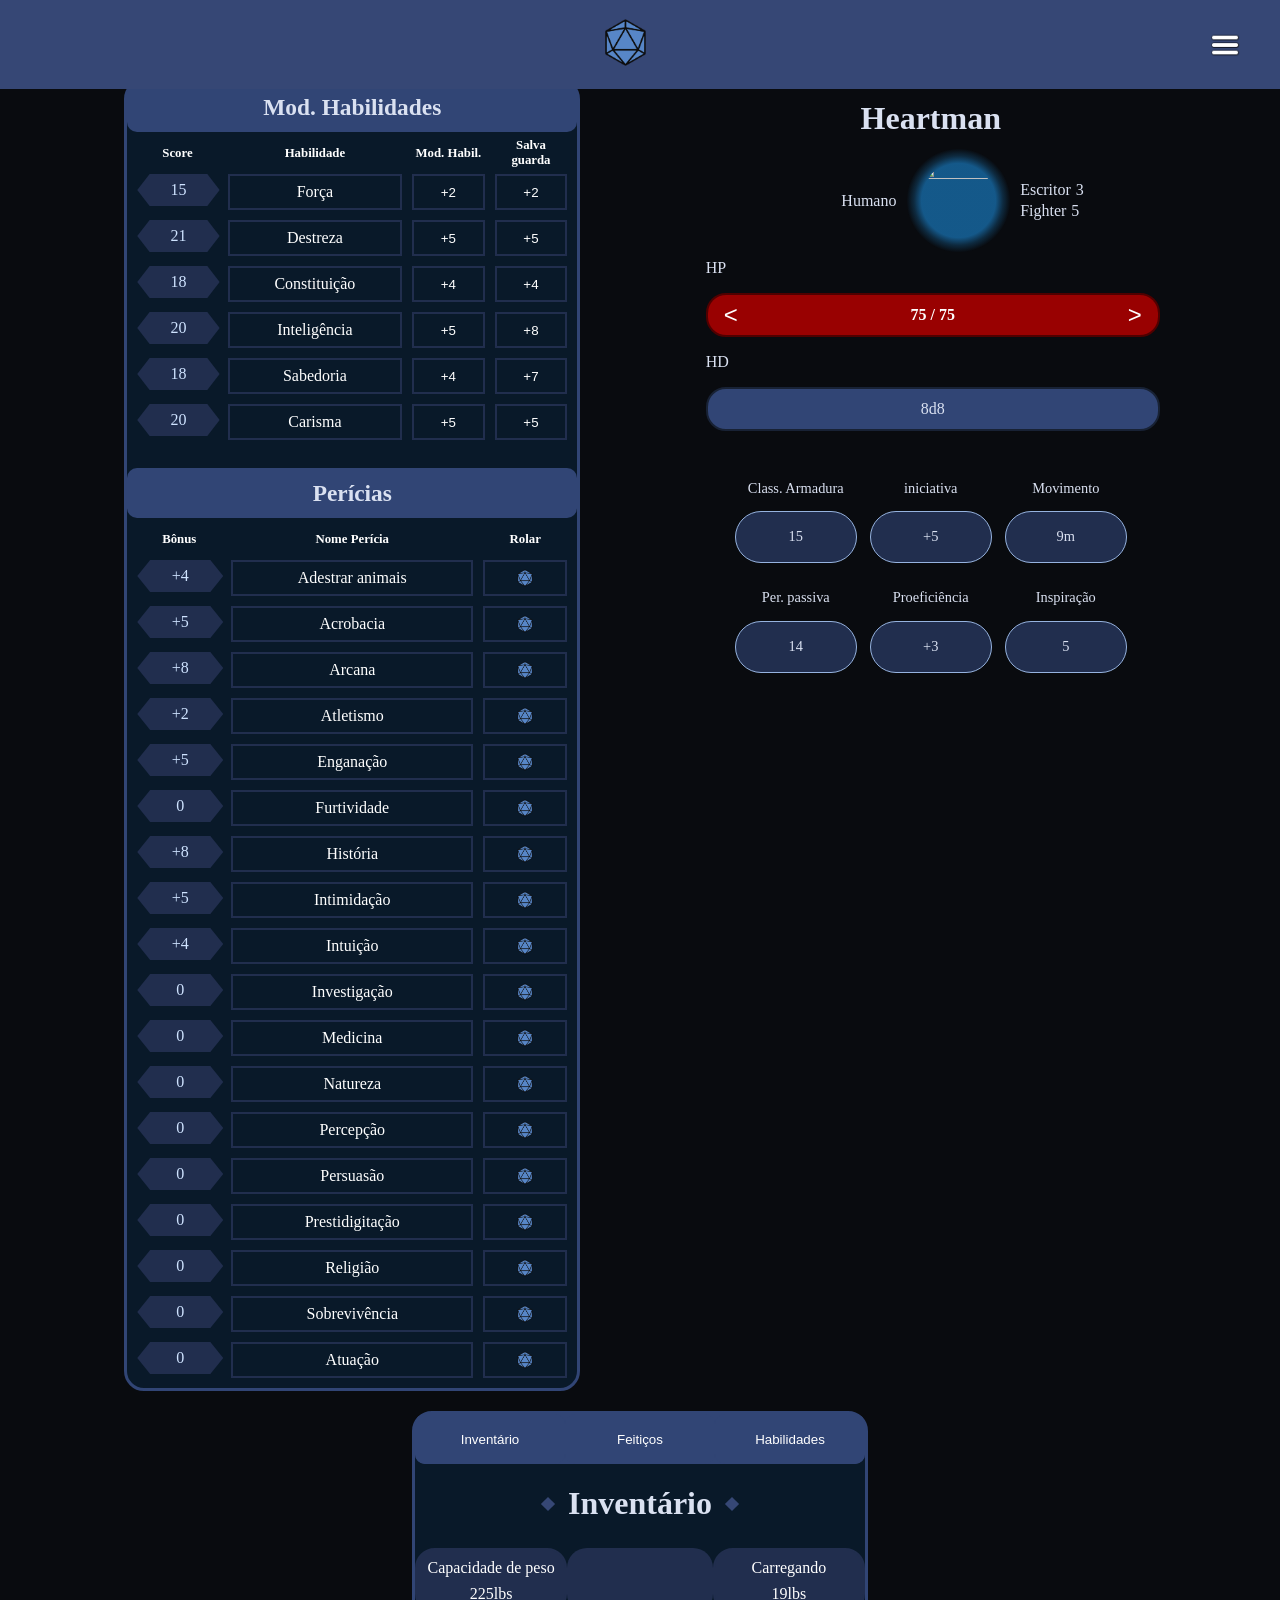
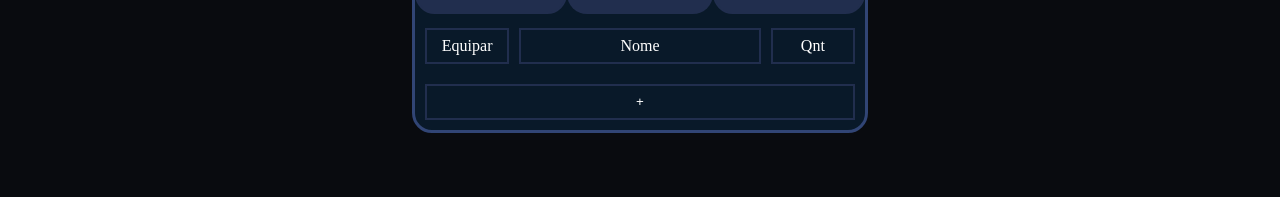
==== commit ee62e434: "Add files via upload" ====
--- a/index.html
+++ b/index.html
@@ -1,639 +1,671 @@
-<!DOCTYPE html>
-<html lang="pt-br">
-<head>
-    <meta charset="UTF-8">
-    <meta name="viewport" content="width=device-width, initial-scale=1.0">
-    <link rel="stylesheet" href="style.css">
-    <title>Dice & Sheets</title>
-</head>
-<body>
-    <header>
-        <div class="nothing">
-
-        </div>
-        <div class="logo"><img src="imagens/dado.png" alt="" class="img_logo"></div>
-        <input type="checkbox" id="menu-toggle">
-
-        <label for="menu-toggle" class="menu-icon">
-            <img src="imagens/menu_icon.png" alt="">
-        </label>
-
-        <nav class="menu">
-            <a href="#">Início</a>
-            <a href="#">Sobre</a>
-            <a href="#">Projetos</a>
-            <a href="#">Contato</a>
-        </nav>
-    </header>
-    <div class="aba1">
-        <div class="titulo">
-            <div class="cabecalho">
-                <h3>Mod. Habilidades</h3>
-            </div>
-        </div>
-        <div class="atributos">
-            <table>
-                <tr class="cabecalho_mod">
-                    <th style="width: 20%;">
-                        <div class="info">
-                            <p>Score</p>
-                        </div>
-                    </th>
-                    <th style="width: 44%;">
-                        <div class="info">
-                            <p>Habilidade</p>
-                        </div>
-                    </th>
-                    <th style="width: 18%;">
-                        <div class="info">
-                            <p>Mod. Habil.</p>
-                        </div>
-                    </th>
-                    <th style="width: 18%;">
-                        <div class="info">
-                            <p>Salva guarda</p>
-                        </div>
-                    </th>
-                </tr>
-                <tr class="forca">
-                    <td class="pol">
-                        <p class="score_for">15</p>
-                    </td> <!--aqui vem BD e JS-->
-                    <td>
-                        <div class="info">
-                            <p>Força</p>
-                        </div>
-                    </td>
-                    <td>
-                        <button>
-                            <div class="info">
-                                <p class="abil_mod_forca">+2 </p>
-                            </div>
-                        </button>
-                    </td> <!--aqui vem BD e JS-->
-                    <td>
-                        <button>
-                            <div class="info">
-                                <p class="save_throw_forca">+2</p>
-                            </div>
-                        </button>
-                    </td> <!--aqui vem BD e JS-->
-                </tr>
-                <tr class="destreza">
-                    <td class="pol">
-                        <p class="score_dex">21</p>
-                    </td> <!--aqui vem BD e JS-->
-                    <td>
-                        <div class="info">
-                            <p>Destreza</p>
-                        </div>
-                    </td>
-                    <td>
-                        <button>
-                            <div class="info">
-                                <p class="abil_mod_dex">+5</p>
-                            </div>
-                        </button>
-                    </td> <!--aqui vem BD e JS-->
-                    <td>
-                        <button>
-                            <div class="info">
-                                <p class="save_throw_dex">+5</p>
-                            </div>
-                        </button>
-                    </td> <!--aqui vem BD e JS-->
-                </tr>
-                <tr class="constituição">
-                    <td class="pol">
-                        <p class="score_const">18</p>
-                    </td> <!--aqui vem BD e JS-->
-                    <td>
-                        <div class="info">
-                            <p>Constituição</p>
-                        </div>
-                    </td>
-                    <td>
-                        <button>
-                            <div class="info">
-                                <p class="abil_mod_const">+4</p>
-                            </div>
-                        </button>
-                    </td> <!--aqui vem BD e JS-->
-                    <td>
-                        <button>
-                            <div class="info">
-                                <p class="save_throw_const">+4</p>
-                            </div>
-                        </button>
-                    </td> <!--aqui vem BD e JS-->
-                </tr>
-                <tr class="inteligencia">
-                    <td class="pol">
-                        <p class="score_int">20</p>
-                    </td> <!--aqui vem BD e JS-->
-                    <td>
-                        <div class="info">
-                            <p>Inteligência</p>
-                        </div>
-                    </td>
-                    <td>
-                        <button>
-                            <div class="info">
-                                <p class="abil_mod_int">+5</p>
-                            </div>
-                        </button>
-                    </td> <!--aqui vem BD e JS-->
-                    <td>
-                        <button>
-                            <div class="info">
-                                <p class="save_throw_int">+8</p>
-                            </div>
-                        </button>
-                    </td> <!--aqui vem BD e JS-->
-                </tr>
-                <tr class="sabedoria">
-                    <td class="pol">
-                        <p class="score_sab">18</p>
-                    </td> <!--aqui vem BD e JS-->
-                    <td>
-                        <div class="info">
-                            <p>Sabedoria</p>
-                        </div>
-                    </td>
-                    <td>
-                        <button>
-                            <div class="info">
-                                <p class="abil_mod_sab">+4</p>
-                            </div>
-                        </button>
-                    </td> <!--aqui vem BD e JS-->
-                    <td>
-                        <button>
-                            <div class="info">
-                                <p class="save_throw_sab">+7</p>
-                            </div>
-                        </button>
-                    </td> <!--aqui vem BD e JS-->
-                </tr>
-                <tr class="carisma">
-                    <td class="pol">
-                        <p class="score_car">20</p>
-                    </td> <!--aqui vem BD e JS-->
-                    <td>
-                        <div class="info">
-                            <p>Carisma</p>
-                        </div>
-                    </td>
-                    <td>
-                        <button>
-                            <div class="info">
-                                <p class="abil_mod_car">+5</p>
-                            </div>
-                        </button>
-                    </td> <!--aqui vem BD e JS-->
-                    <td>
-                        <button>
-                            <div class="info">
-                                <p class="save_throw_car">+5</p>
-                            </div>
-                        </button>
-                    </td> <!--aqui vem BD e JS-->
-                </tr>
-            </table>
-        </div>
-        <br>
-        <div class="titulo">
-            <div class="cabecalho">
-                <h3>Perícias</h3>
-            </div>
-        </div>
-        <div class="skills">
-            <table>
-                <tr class="cabecalho_skills">
-                    <th style="width: 20%;">
-                        <div class="info">
-                            <p>Bônus</p>
-                        </div>
-                    </th>
-                    <th>
-                        <div class="info">
-                            <p>Nome Perícia</p>
-                        </div>
-                    </th>
-                    <th style="width: 20%;">
-                        <div class="info">
-                            <p>Rolar</p>
-                        </div>
-                    </th>
-                </tr>
-                <tr class="acrobacia">
-                    <td class="pol">
-                        <p class="bonus_acrobacia">+5</p>
-                    </td>
-                    <td>
-                        <div class="info">
-                            <p class="nome_skill">Acrobacia</p>
-                        </div>
-                    </td>
-                    <td>
-                        <button>
-                            <div class="info">
-                                <img src="imagens/dado.png">
-                            </div>
-                        </button>
-                    </td>
-                </tr>
-                <tr class="adestrar_animais">
-                    <td class="pol">
-                        <p class="bonus_animal">+4</p>
-                    </td>
-                    <td>
-                        <div class="info">
-                            <p class="nome_skill">Adestrar animais</p>
-                        </div>
-                    </td>
-                    <td>
-                        <button>
-                            <div class="info">
-                                <img src="imagens/dado.png">
-                            </div>
-                        </button>
-                    </td>
-                </tr>
-                <tr class="arcana">
-                    <td class="pol">
-                        <p class="bonus_arcana">+8</p>
-                    </td>
-                    <td>
-                        <div class="info">
-                            <p class="nome_skill">Arcana</p>
-                        </div>
-                    </td>
-                    <td>
-                        <button>
-                            <div class="info">
-                                <img src="imagens/dado.png">
-                            </div>
-                        </button>
-                    </td>
-                </tr>
-                <tr class="atletismo">
-                    <td class="pol">
-                        <p class="bonus_atletismo">+2</p>
-                    </td>
-                    <td>
-                        <div class="info">
-                            <p class="nome_skill">Atletismo</p>
-                        </div>
-                    </td>
-                    <td>
-                        <button>
-                            <div class="info">
-                                <img src="imagens/dado.png">
-                            </div>
-                        </button>
-                    </td>
-                </tr>
-                <tr class="enganacao">
-                    <td class="pol">
-                        <p class="bonus_deception">+5</p>
-                    </td>
-                    <td>
-                        <div class="info">
-                            <p class="nome_skill">Enganação</p>
-                        </div>
-                    </td>
-                    <td>
-                        <button>
-                            <div class="info">
-                                <img src="imagens/dado.png">
-                            </div>
-                        </button>
-                    </td>
-                </tr>
-                <tr class="hitoria">
-                    <td class="pol">
-                        <p class="bonus_hitoria">+8</p>
-                    </td>
-                    <td>
-                        <div class="info">
-                            <p class="nome_skill">Hitória</p>
-                        </div>
-                    </td>
-                    <td>
-                        <button>
-                            <div class="info">
-                                <img src="imagens/dado.png">
-                            </div>
-                        </button>
-                    </td>
-                </tr>
-                <tr class="intuicao">
-                    <td class="pol">
-                        <p class="bonus_insight">+4</p>
-                    </td>
-                    <td>
-                        <div class="info">
-                            <p class="nome_skill">Intuição</p>
-                        </div>
-                    </td>
-                    <td>
-                        <button>
-                            <div class="info">
-                                <img src="imagens/dado.png">
-                            </div>
-                        </button>
-                    </td>
-                </tr>
-                <tr class="intimidacao">
-                    <td class="pol">
-                        <p class="bonus_intimidacao">+5</p>
-                    </td>
-                    <td>
-                        <div class="info">
-                            <p class="nome_skill">Intimidação</p>
-                        </div>
-                    </td>
-                    <td>
-                        <button>
-                            <div class="info">
-                                <img src="imagens/dado.png">
-                            </div>
-                        </button>
-                    </td>
-                </tr>
-                <tr class="investigacao">
-                    <td class="pol">
-                        <p class="bonus_investigacao">0</p>
-                    </td>
-                    <td>
-                        <div class="info">
-                            <p class="nome_skill">Investigação</p>
-                        </div>
-                    </td>
-                    <td>
-                        <button>
-                            <div class="info">
-                                <img src="imagens/dado.png">
-                            </div>
-                        </button>
-                    </td>
-                </tr>
-                <tr class="medicina">
-                    <td class="pol">
-                        <p class="bonus_medicina">0</p>
-                    </td>
-                    <td>
-                        <div class="info">
-                            <p class="nome_skill">Medicina</p>
-                        </div>
-                    </td>
-                    <td>
-                        <button>
-                            <div class="info">
-                                <img src="imagens/dado.png">
-                            </div>
-                        </button>
-                    </td>
-                </tr>
-                <tr class="natureza">
-                    <td class="pol">
-                        <p class="bonus_natureza">0</p>
-                    </td>
-                    <td>
-                        <div class="info">
-                            <p class="nome_skill">Natureza</p>
-                        </div>
-                    </td>
-                    <td>
-                        <button>
-                            <div class="info">
-                                <img src="imagens/dado.png">
-                            </div>
-                        </button>
-                    </td>
-                </tr>
-                <tr class="percepcao">
-                    <td class="pol">
-                        <p class="bonus_percepcao">0</p>
-                    </td>
-                    <td>
-                        <div class="info">
-                            <p class="nome_skill">Percepção</p>
-                        </div>
-                    </td>
-                    <td>
-                        <button>
-                            <div class="info">
-                                <img src="imagens/dado.png">
-                            </div>
-                        </button>
-                    </td>
-                </tr>
-                <tr class="atuacao">
-                    <td class="pol">
-                        <p class="bonus_performace">0</p>
-                    </td>
-                    <td>
-                        <div class="info">
-                            <p class="nome_skill">Atuação</p>
-                        </div>
-                    </td>
-                    <td>
-                        <button>
-                            <div class="info">
-                                <img src="imagens/dado.png">
-                            </div>
-                        </button>
-                    </td>
-                </tr>
-                <tr class="persuasao">
-                    <td class="pol">
-                        <p class="bonus_persuasao">0</p>
-                    </td>
-                    <td>
-                        <div class="info">
-                            <p class="nome_skill">Persuasão</p>
-                        </div>
-                    </td>
-                    <td>
-                        <button>
-                            <div class="info">
-                                <img src="imagens/dado.png">
-                            </div>
-                        </button>
-                    </td>
-                </tr>
-                <tr class="religiao">
-                    <td class="pol">
-                        <p class="bonus_religiao">0</p>
-                    </td>
-                    <td>
-                        <div class="info">
-                            <p class="nome_skill">Religião</p>
-                        </div>
-                    </td>
-                    <td>
-                        <button>
-                            <div class="info">
-                                <img src="imagens/dado.png">
-                            </div>
-                        </button>
-                    </td>
-                </tr>
-                <tr class="prestidigitacao">
-                    <td class="pol">
-                        <p class="bonus_sleight">0</p>
-                    </td>
-                    <td>
-                        <div class="info">
-                            <p class="nome_skill">Prestidigitação</p>
-                        </div>
-                    </td>
-                    <td>
-                        <button>
-                            <div class="info">
-                                <img src="imagens/dado.png">
-                            </div>
-                        </button>
-                    </td>
-                </tr>
-                <tr class="furtividade">
-                    <td class="pol">
-                        <p class="bonus_stealth">0</p>
-                    </td>
-                    <td>
-                        <div class="info">
-                            <p class="nome_skill">Furtividade</p>
-                        </div>
-                    </td>
-                    <td>
-                        <button>
-                            <div class="info">
-                                <img src="imagens/dado.png">
-                            </div>
-                        </button>
-                    </td>
-                </tr>
-                <tr class="sobrevivencia">
-                    <td class="pol">
-                        <p class="bonus_sobrevivencia">0</p>
-                    </td>
-                    <td>
-                        <div class="info">
-                            <p class="nome_skill">Sobrevivência</p>
-                        </div>
-                    </td>
-                    <td>
-                        <button>
-                            <div class="info">
-                                <img src="imagens/dado.png">
-                            </div>
-                        </button>
-                    </td>
-                </tr>
-            </table>
-        </div>
-    </div>
-    <div class="perfil">
-        <h1 class="nome_personagem">Heartman</h1>
-        <div class="info_gerais">
-            <p class="raca">Humano</p>
-            <div class="hex">
-                <img src="imagens/Daniel.jfif" alt="" class="foto_personagem_hex">
-            </div>
-            <div class="classes_niveis">
-                <div class="classe">
-                    <span>Escritor</span>
-                    <span>3</span>
-                </div>
-                <div class="classe">
-                    <span>Fighter</span>
-                    <span>5</span>
-                </div>
-            </div>
-        </div>
-        <div class="barras">
-            <div class="info.vida">
-                <p>HP</p>
-                <div class="barra_vida">
-                    <div class="vida"><p>75/75</p></div>
-                </div>
-            </div>
-            <div class="info.hp">
-                <p>HD</p>
-                <div class="barra_hp">
-                    <div class="hp"><p>8d8</p></div>
-                </div>
-            </div>
-        </div>
-        <div class="statics">
-            <div class="elemento">
-                <div class="armadura">
-                    <p>Class. Armadura</p>
-                    <div class="fundo">
-                        <p>15</p>
-                    </div>
-                </div>
-            </div>
-            <div class="elemento">
-                <div class="iniciativa">
-                    <p>iniciativa</p>
-                    <div class="fundo">
-                        <p>+5</p>
-                    </div>
-                </div>
-            </div>
-            <div class="elemento">
-                <div class="movimento">
-                    <p>Movimento</p>
-                    <div class="fundo">
-                        <p>9m</p>
-                    </div>
-                </div>
-            </div>
-            <div class="elemento">
-                <div class="percepção">
-                    <p>Per. passiva</p>
-                    <div class="fundo">
-                        <p>14</p>
-                    </div>
-                </div>
-            </div>
-            <div class="elemento">
-                <div class="proeficiência">
-                    <p>Proeficiência</p>
-                    <div class="fundo">
-                        <p>+3</p>
-                    </div>
-                </div>
-            </div>
-            <div class="elemento">
-                <div class="inspiração">
-                    <p>Inspiração</p>
-                    <div class="fundo">
-                        <p>5</p>
-                    </div>
-                </div>
-            </div>
-        </div>
-    </div>
-    <div class="aba3">
-        <div class="titulo">
-            <div class="cabecalho">
-                <button class="button_aba3">Inventário</button>
-                <button  class="button_aba3">Feitiços</button>
-                <button  class="button_aba3">Habilidades</button>
-            </div>
-        </div>
-        <div class="inventario" id="inventario">
-            <div class="head">
-                <img src="imagens/quadrado.png" alt="">
-                <h1>Inventário</h1>
-                <img src="imagens/quadrado.png" alt="">
-            </div>
-            <div class="info"><p>Capacidade de peso</p>225lbs</div>
-        </div>
-    </div>
-</body>
+<!DOCTYPE html>
+<html lang="pt-br">
+<head>
+    <meta charset="UTF-8">
+    <meta name="viewport" content="width=device-width, initial-scale=1.0">
+    <link rel="stylesheet" href="style.css">
+    <title>Dice & Sheets</title>
+</head>
+<body>
+    <header>
+        <div class="nothing">
+
+        </div>
+        <div class="logo"><img src="imagens/dado.png" alt="" class="img_logo"></div>
+        <input type="checkbox" id="menu-toggle">
+
+        <label for="menu-toggle" class="menu-icon">
+            <img src="imagens/menu_icon.png" alt="">
+        </label>
+
+        <nav class="menu">
+            <a href="#">Início</a>
+            <a href="#">Sobre</a>
+            <a href="#">Projetos</a>
+            <a href="#">Contato</a>
+        </nav>
+    </header>
+    <div class="aba1">
+        <div class="titulo">
+            <div class="cabecalho">
+                <h3>Mod. Habilidades</h3>
+            </div>
+        </div>
+        <div class="atributos">
+            <table>
+                <tr class="cabecalho_mod">
+                    <th style="width: 20%;">
+                        <div class="info">
+                            <p>Score</p>
+                        </div>
+                    </th>
+                    <th style="width: 44%;">
+                        <div class="info">
+                            <p>Habilidade</p>
+                        </div>
+                    </th>
+                    <th style="width: 18%;">
+                        <div class="info">
+                            <p>Mod. Habil.</p>
+                        </div>
+                    </th>
+                    <th style="width: 18%;">
+                        <div class="info">
+                            <p>Salva guarda</p>
+                        </div>
+                    </th>
+                </tr>
+                <tr class="forca">
+                    <td class="pol">
+                        <p class="score_for">15</p>
+                    </td> <!--aqui vem BD e JS-->
+                    <td>
+                        <div class="info">
+                            <p>Força</p>
+                        </div>
+                    </td>
+                    <td>
+                        <button>
+                            <div class="info">
+                                <p class="abil_mod_forca">+2 </p>
+                            </div>
+                        </button>
+                    </td> <!--aqui vem BD e JS-->
+                    <td>
+                        <button>
+                            <div class="info">
+                                <p class="save_throw_forca">+2</p>
+                            </div>
+                        </button>
+                    </td> <!--aqui vem BD e JS-->
+                </tr>
+                <tr class="destreza">
+                    <td class="pol">
+                        <p class="score_dex">21</p>
+                    </td> <!--aqui vem BD e JS-->
+                    <td>
+                        <div class="info">
+                            <p>Destreza</p>
+                        </div>
+                    </td>
+                    <td>
+                        <button>
+                            <div class="info">
+                                <p class="abil_mod_dex">+5</p>
+                            </div>
+                        </button>
+                    </td> <!--aqui vem BD e JS-->
+                    <td>
+                        <button>
+                            <div class="info">
+                                <p class="save_throw_dex">+5</p>
+                            </div>
+                        </button>
+                    </td> <!--aqui vem BD e JS-->
+                </tr>
+                <tr class="constituição">
+                    <td class="pol">
+                        <p class="score_const">18</p>
+                    </td> <!--aqui vem BD e JS-->
+                    <td>
+                        <div class="info">
+                            <p>Constituição</p>
+                        </div>
+                    </td>
+                    <td>
+                        <button>
+                            <div class="info">
+                                <p class="abil_mod_const">+4</p>
+                            </div>
+                        </button>
+                    </td> <!--aqui vem BD e JS-->
+                    <td>
+                        <button>
+                            <div class="info">
+                                <p class="save_throw_const">+4</p>
+                            </div>
+                        </button>
+                    </td> <!--aqui vem BD e JS-->
+                </tr>
+                <tr class="inteligencia">
+                    <td class="pol">
+                        <p class="score_int">20</p>
+                    </td> <!--aqui vem BD e JS-->
+                    <td>
+                        <div class="info">
+                            <p>Inteligência</p>
+                        </div>
+                    </td>
+                    <td>
+                        <button>
+                            <div class="info">
+                                <p class="abil_mod_int">+5</p>
+                            </div>
+                        </button>
+                    </td> <!--aqui vem BD e JS-->
+                    <td>
+                        <button>
+                            <div class="info">
+                                <p class="save_throw_int">+8</p>
+                            </div>
+                        </button>
+                    </td> <!--aqui vem BD e JS-->
+                </tr>
+                <tr class="sabedoria">
+                    <td class="pol">
+                        <p class="score_sab">18</p>
+                    </td> <!--aqui vem BD e JS-->
+                    <td>
+                        <div class="info">
+                            <p>Sabedoria</p>
+                        </div>
+                    </td>
+                    <td>
+                        <button>
+                            <div class="info">
+                                <p class="abil_mod_sab">+4</p>
+                            </div>
+                        </button>
+                    </td> <!--aqui vem BD e JS-->
+                    <td>
+                        <button>
+                            <div class="info">
+                                <p class="save_throw_sab">+7</p>
+                            </div>
+                        </button>
+                    </td> <!--aqui vem BD e JS-->
+                </tr>
+                <tr class="carisma">
+                    <td class="pol">
+                        <p class="score_car">20</p>
+                    </td> <!--aqui vem BD e JS-->
+                    <td>
+                        <div class="info">
+                            <p>Carisma</p>
+                        </div>
+                    </td>
+                    <td>
+                        <button>
+                            <div class="info">
+                                <p class="abil_mod_car">+5</p>
+                            </div>
+                        </button>
+                    </td>
+                    <td>
+                        <button>
+                            <div class="info">
+                                <p class="save_throw_car">+5</p>
+                            </div>
+                        </button>
+                    </td>
+                </tr>
+            </table>
+        </div>
+        <br>
+        <div class="titulo">
+            <div class="cabecalho">
+                <h3>Perícias</h3>
+            </div>
+        </div>
+        <div class="skills">
+            <table>
+                <tr class="cabecalho_skills">
+                    <th style="width: 20%;">
+                        <div class="info">
+                            <p>Bônus</p>
+                        </div>
+                    </th>
+                    <th>
+                        <div class="info">
+                            <p>Nome Perícia</p>
+                        </div>
+                    </th>
+                    <th style="width: 20%;">
+                        <div class="info">
+                            <p>Rolar</p>
+                        </div>
+                    </th>
+                </tr>
+                <tr class="skill">
+                    <td class="pol"><p class="bonus">+4</p></td>
+                    <td><div class="info"><p class="nome_skill">Adestrar animais</p></div></td>
+                    <td>
+                        <button class="rolar_dado">
+                            <div class="info"><img src="imagens/dado.png"></div>
+                        </button>
+                    </td>
+                </tr>
+
+                <tr class="skill">
+                    <td class="pol"><p class="bonus">+5</p></td>
+                    <td><div class="info"><p class="nome_skill">Acrobacia</p></div></td>
+                    <td>
+                        <button class="rolar_dado">
+                            <div class="info"><img src="imagens/dado.png"></div>
+                        </button>
+                    </td>
+                </tr>
+
+                <tr class="skill">
+                    <td class="pol"><p class="bonus">+8</p></td>
+                    <td><div class="info"><p class="nome_skill">Arcana</p></div></td>
+                    <td>
+                        <button class="rolar_dado">
+                            <div class="info"><img src="imagens/dado.png"></div>
+                        </button>
+                    </td>
+                </tr>
+
+                <tr class="skill">
+                    <td class="pol"><p class="bonus">+2</p></td>
+                    <td><div class="info"><p class="nome_skill">Atletismo</p></div></td>
+                    <td>
+                        <button class="rolar_dado">
+                            <div class="info"><img src="imagens/dado.png"></div>
+                        </button>
+                    </td>
+                </tr>
+
+                <tr class="skill">
+                    <td class="pol"><p class="bonus">+5</p></td>
+                    <td><div class="info"><p class="nome_skill">Enganação</p></div></td>
+                    <td>
+                        <button class="rolar_dado">
+                            <div class="info"><img src="imagens/dado.png"></div>
+                        </button>
+                    </td>
+                </tr>
+
+                <tr class="skill">
+                    <td class="pol"><p class="bonus">0</p></td>
+                    <td><div class="info"><p class="nome_skill">Furtividade</p></div></td>
+                    <td>
+                        <button class="rolar_dado">
+                            <div class="info"><img src="imagens/dado.png"></div>
+                        </button>
+                    </td>
+                </tr>
+
+                <tr class="skill">
+                    <td class="pol"><p class="bonus">+8</p></td>
+                    <td><div class="info"><p class="nome_skill">História</p></div></td>
+                    <td>
+                        <button class="rolar_dado">
+                            <div class="info"><img src="imagens/dado.png"></div>
+                        </button>
+                    </td>
+                </tr>
+
+                <tr class="skill">
+                    <td class="pol"><p class="bonus">+5</p></td>
+                    <td><div class="info"><p class="nome_skill">Intimidação</p></div></td>
+                    <td>
+                        <button class="rolar_dado">
+                            <div class="info"><img src="imagens/dado.png"></div>
+                        </button>
+                    </td>
+                </tr>
+
+                <tr class="skill">
+                    <td class="pol"><p class="bonus">+4</p></td>
+                    <td><div class="info"><p class="nome_skill">Intuição</p></div></td>
+                    <td>
+                        <button class="rolar_dado">
+                            <div class="info"><img src="imagens/dado.png"></div>
+                        </button>
+                    </td>
+                </tr>
+
+                <tr class="skill">
+                    <td class="pol"><p class="bonus">0</p></td>
+                    <td><div class="info"><p class="nome_skill">Investigação</p></div></td>
+                    <td>
+                        <button class="rolar_dado">
+                            <div class="info"><img src="imagens/dado.png"></div>
+                        </button>
+                    </td>
+                </tr>
+
+                <tr class="skill">
+                    <td class="pol"><p class="bonus">0</p></td>
+                    <td><div class="info"><p class="nome_skill">Medicina</p></div></td>
+                    <td>
+                        <button class="rolar_dado">
+                            <div class="info"><img src="imagens/dado.png"></div>
+                        </button>
+                    </td>
+                </tr>
+
+                <tr class="skill">
+                    <td class="pol"><p class="bonus">0</p></td>
+                    <td><div class="info"><p class="nome_skill">Natureza</p></div></td>
+                    <td>
+                        <button class="rolar_dado">
+                            <div class="info"><img src="imagens/dado.png"></div>
+                        </button>
+                    </td>
+                </tr>
+
+                <tr class="skill">
+                    <td class="pol"><p class="bonus">0</p></td>
+                    <td><div class="info"><p class="nome_skill">Percepção</p></div></td>
+                    <td>
+                        <button class="rolar_dado">
+                            <div class="info"><img src="imagens/dado.png"></div>
+                        </button>
+                    </td>
+                </tr>
+
+                <tr class="skill">
+                    <td class="pol"><p class="bonus">0</p></td>
+                    <td><div class="info"><p class="nome_skill">Persuasão</p></div></td>
+                    <td>
+                        <button class="rolar_dado">
+                            <div class="info"><img src="imagens/dado.png"></div>
+                        </button>
+                    </td>
+                </tr>
+
+                <tr class="skill">
+                    <td class="pol"><p class="bonus">0</p></td>
+                    <td><div class="info"><p class="nome_skill">Prestidigitação</p></div></td>
+                    <td>
+                        <button class="rolar_dado">
+                            <div class="info"><img src="imagens/dado.png"></div>
+                        </button>
+                    </td>
+                </tr>
+
+                <tr class="skill">
+                    <td class="pol"><p class="bonus">0</p></td>
+                    <td><div class="info"><p class="nome_skill">Religião</p></div></td>
+                    <td>
+                        <button class="rolar_dado">
+                            <div class="info"><img src="imagens/dado.png"></div>
+                        </button>
+                    </td>
+                </tr>
+
+                <tr class="skill">
+                    <td class="pol"><p class="bonus">0</p></td>
+                    <td><div class="info"><p class="nome_skill">Sobrevivência</p></div></td>
+                    <td>
+                        <button class="rolar_dado">
+                            <div class="info"><img src="imagens/dado.png"></div>
+                        </button>
+                    </td>
+                </tr>
+
+                <tr class="skill">
+                    <td class="pol"><p class="bonus">0</p></td>
+                    <td><div class="info"><p class="nome_skill">Atuação</p></div></td>
+                    <td>
+                        <button class="rolar_dado">
+                            <div class="info"><img src="imagens/dado.png"></div>
+                        </button>
+                    </td>
+                </tr>
+            </table>
+        </div>
+    </div>
+    <div class="perfil">
+        <h1 class="nome_personagem">Heartman</h1>
+        <div class="info_gerais">
+            <p class="raca">Humano</p>
+            <div class="hex">
+                <img src="imagens/Daniel.jfif" alt="" class="foto_personagem_hex">
+            </div>
+            <div class="classes_niveis">
+                <div class="classe">
+                    <span>Escritor</span>
+                    <span>3</span>
+                </div>
+                <div class="classe">
+                    <span>Fighter</span>
+                    <span>5</span>
+                </div>
+            </div>
+        </div>
+        <div class="barras">
+            <div class="info.vida">
+                <p>HP</p>
+                <div class="barra_vida">
+
+                    <div class="vida_cor"></div>
+
+                    <div class="vida">
+                        <button class="dim_vida">&lt;</button>
+
+                        <div class="vida_valor">
+                            <span class="vida_atual">75</span>
+                            <span>/</span>
+                            <span class="vida_total">75</span>
+                        </div>
+
+                        <button class="aum_vida">&gt;</button>
+                    </div>
+
+                </div>
+            </div>
+            <div class="info.hp">
+                <p>HD</p>
+                <div class="barra_hp">
+                    <div class="hp"><p>8d8</p></div>
+                </div>
+            </div>
+        </div>
+        <div class="statics">
+            <div class="elemento">
+                <div class="armadura">
+                    <p>Class. Armadura</p>
+                    <div class="fundo">
+                        <p>15</p>
+                    </div>
+                </div>
+            </div>
+            <div class="elemento">
+                <div class="iniciativa">
+                    <p>iniciativa</p>
+                    <div class="fundo">
+                        <p>+5</p>
+                    </div>
+                </div>
+            </div>
+            <div class="elemento">
+                <div class="movimento">
+                    <p>Movimento</p>
+                    <div class="fundo">
+                        <p>9m</p>
+                    </div>
+                </div>
+            </div>
+            <div class="elemento">
+                <div class="percepção">
+                    <p>Per. passiva</p>
+                    <div class="fundo">
+                        <p>14</p>
+                    </div>
+                </div>
+            </div>
+            <div class="elemento">
+                <div class="proeficiência">
+                    <p>Proeficiência</p>
+                    <div class="fundo">
+                        <p>+3</p>
+                    </div>
+                </div>
+            </div>
+            <div class="elemento">
+                <div class="inspiração">
+                    <p>Inspiração</p>
+                    <div class="fundo">
+                        <p>5</p>
+                    </div>
+                </div>
+            </div>
+        </div>
+    </div>
+    <div class="aba3">
+
+        <div class="titulo">
+            <div class="cabecalho">
+                <button class="button_aba3" onclick="trocarAba('inventario')">Inventário</button>
+                <button class="button_aba3" onclick="trocarAba('feiticos')">Feitiços</button>
+                <button class="button_aba3" onclick="trocarAba('habilidades')">Habilidades</button>
+            </div>
+        </div>
+        
+        
+        <!-- INVENTÁRIO -->
+        <div id="inventario" class="aba ativa">
+        
+            <div class="head">
+                <img src="imagens/quadrado.png">
+                <h1>Inventário</h1>
+                <img src="imagens/quadrado.png">
+            </div>
+            <table class="junto">
+                <tr> <td class="lado">
+                    <div class="info">
+                        <p>Capacidade de peso</p><br>
+                        <p>225lbs</p>
+                    </div>
+                </td>
+                <td class="espaco"></td>
+                <td class="lado">
+                    <div class="info">
+                        <p>Carregando</p><br>
+                        <p>19lbs</p>
+                    </div>
+                </td>
+                </tr>
+            </table>
+        <div class="inv_carregando">
+            
+            <table style="width:100%">
+                <tr>
+                    <td style="width:20%">
+                        <div class="info">Equipar</div>
+                    </td> 
+                    <td style="width:60%">
+                        <div class="info">Nome</div>
+                    </td>
+                    <td style="width:20%">
+                        <div class="info">Qnt</div>
+                    </td>
+                </tr>
+                <tr>
+                    <div class="add_aqui"></div>
+                </tr>
+                <tr class="linha_add">
+                    <td colspan="3">
+                        <button class="adicionar_inv">+</button>
+                    </td>
+                </tr>
+            </table>
+        
+            </div>
+        
+        </div>
+        
+        
+        <!-- FEITIÇOS -->
+        <div id="feiticos" class="aba">
+        
+            <div class="head">
+                <img src="imagens/quadrado.png">
+                <h1>Feitiços</h1>
+                <img src="imagens/quadrado.png">
+            </div>
+            
+            <table class="junto">
+    
+                <thead class="subtitulo">
+                    <tr>
+                        <th>Habilidade de feitiço</th>
+                        <th>DT de feitiço</th>
+                        <th>Bônus</th>
+                    </tr>
+                </thead>
+            
+                <tbody>
+                    <tr class="feit"> 
+                        <td class="lado">
+                            <div class="info">
+                                <p>Inteligência</p>
+                            </div>
+                        </td>
+            
+                        <td class="lado">
+                            <div class="info">
+                                <p>16</p>
+                            </div>
+                        </td>
+            
+                        <td class="lado">
+                            <button class="botao_feitico">
+                                <p class="lanc_feitico">+8</p>
+                            </button>
+                        </td>
+                    </tr>
+                </tbody>
+            
+            </table>
+        
+        
+        <!-- HABILIDADES -->
+        <div id="habilidades" class="aba">
+        
+            <div class="head">
+                <img src="imagens/quadrado.png">
+                <h1>Habilidades</h1>
+                <img src="imagens/quadrado.png">
+            </div>
+        
+            <p>Conteúdo das habilidades aqui.</p>
+        
+        </div>
+        
+        
+        <!-- POPUP -->
+        <div id="popup_armas" class="popup">
+        
+            <div class="popup_conteudo">
+        
+                <button id="fechar_popup">X</button>
+        
+                <h2>Adicionar item</h2>
+        
+                <div id="lista_armas"></div>
+        
+                <div id="detalhes_arma"></div>
+        
+            </div>
+        
+        </div>
+    <div id="resultado_dado">
+        <div class="dado">
+            <button id="fechar_resultado">x</button>
+        </div>
+
+        <div class="resultado_container">
+
+        <div>
+            <p id="titulo_resultado"></p>
+            <p id="texto_resultado"></p>
+        </div>
+
+        <div id="numero_total"></div>
+
+    </div>
+</div>
+    <script src="https://cdn.jsdelivr.net/npm/@supabase/supabase-js@2"></script>
+
+    <script src="js/supabase.js"></script>
+    <script src="js/abas.js"></script>
+    <script src="js/vida.js"></script>
+    <script src="js/dados.js"></script>
+    <script src="js/inventario.js"></script>
+    <script src="js/main.js"></script>
+</body>
 </html>
--- a/style.css
+++ b/style.css
@@ -1,317 +1,552 @@
-body{
-  background-color: #090B0F;
-  color: #dae1f1;
-
-  margin:5%;
-  min-height: 80vh;
-  gap: 5px;
-
-  display: flex;
-  align-items: flex-start;
-  justify-content: space-around;
-  flex-wrap: wrap;
-}
-header {
-  display: flex;
-  justify-content: space-between;
-  align-items: center;
-  padding: 15px 40px;
-  background: #364775;
-  color: white;
-
-  position: fixed;
-  top: 0;
-  width: 100%;
-  box-sizing: border-box;
-}
-header{
-  position: fixed;
-  top: 0;
-  width: 100%;
-}
-.menu-icon{
-  cursor:pointer;
-}
-#menu-toggle{
-  display:none;
-}
-.menu{
-  position:absolute;
-  top:60px;
-  right:20px;
-
-  min-width:160px;
-  padding:10px 0;
-
-  background:#314575;
-
-  display:none;
-  flex-direction:column;
-  gap:5px;
-
-  border-radius:8px;
-  border: 2px solid #96b3df;
-}
-
-.menu a{
-  display:block;
-  padding:8px 15px;
-  color:white;
-  text-decoration:none;
-}
-
-.menu-icon img{
-  height:30px;
-  display:block;
-}
-#menu-toggle:checked + .menu-icon + .menu{
-  display:flex;
-}
-.img_logo{
-  height: 55px;
-}
-.perfil, .aba1, .aba3{
-  width: 100%;
-  max-width: 450px;
-  display: flex;
-  flex-direction: column;
-  margin-top: 15px;
-  border-radius: 20px;
-}
-.perfil{
-  align-items: center;
-}
-.info_gerais {
-  display: flex;
-  align-items: center;
-  justify-content: center;
-  width: fit-content;   /* 🔥 encolhe pro conteúdo */
-  max-width: 100%;
-  margin: 0 auto;       /* 🔥 centraliza no container pai */
-  gap: 20px;
-}
-
-.hex {
-  position: relative;
-
-  width: 100%;
-  max-width: 180px;
-
-  aspect-ratio: 1;
-
-  display: flex;
-  justify-content: center;
-  align-items: center;
-
-  flex-shrink: 1;
-}
-.hex::before{
-  content: "";
-  position: absolute;
-  width: 125%;
-  height: 125%;
-  border-radius: 50%;
-  background: radial-gradient(circle, 
-    rgba(24, 108, 168, 0.8) 50%,
-    rgba(22, 91, 139, 0.4) 60%,
-    rgba(37,129,196,0) 70% );
-}
-
-.hex img {
-  width: 100%;
-  max-width: 170px;
-  min-width: 0; /* 🔥 REMOVE o bloqueio de encolher */
-
-  aspect-ratio: 1;
-  object-fit: cover;
-
-  clip-path: polygon(
-    25% 5%,
-    75% 5%,
-    100% 50%,
-    80% 95%,
-    25% 95%,
-    0% 50%
-  );
-
-  position: relative;
-  z-index: 1;
-}
-
-.classes_niveis {
-  display: flex;
-  flex-direction: column;
-  gap: 3px;
-
-  flex: 1;        /* 🔥 ocupa espaço disponível */
-  min-width: 0;   /* 🔥 necessário no flex */
-
-  white-space: nowrap;
-}
-
-.classe {
-  display: flex;
-  gap: 5px;
-
-  white-space: nowrap;
-}
-.barras, .statics{
-  width: 100%;
-}
-.info.vida, .info.hp{
-  margin-top: 10%;
-}
-.barra_vida, .barra_hp{
-  width: 100%;
-  height: 40px;
-  border-radius: 20px;
-  display: flex;
-  justify-content: center;
-  align-items: center;
-  text-align: center;
-}
-.barra_vida{
-  background-color: #990101;
-  border: 2px solid rgb(80, 0, 0);
-}
-.barra_hp{
-  background-color: #314575;
-  border: 2px solid #182235;
-}
-.statics{
-  display: flex;
-  flex-wrap: wrap;
-  align-items: center;
-  justify-content: space-around;
-  width: 90%;
-  margin-top: 5%;
-}
-.elemento{
-  width: 120px;
-  display: flex;
-  justify-content: center;
-  align-items: center;
-  text-align: center;
-  margin-top: 3%;
-}
-.statics .fundo{
-  width: 120px;
-  height: 50px;
-  border-radius: 40px;
-  display: flex;
-  align-items: center;
-  text-align: center;
-  justify-content: center;
-}
-.statics p{
-  font-size: 90%;
-}
-.fundo{ /*Fundo das coisinhas de armor class e tals*/
-  background-color: #212e4e;
-  border: 1px solid #96b3df;
-}
-.aba1 .titulo{
-  width: 100%;
-}
-.aba1 .cabecalho{
-  display: flex;
-  justify-content: center;
-  align-items: center;
-}
-.aba1 .cabecalho, .aba3 .cabecalho{
-  height: 50px;
-  width: 100%;
-  background-color: #314575;
-  font-size: 20px;
-  border-radius: 10px;
-}
-table{
-  border-collapse: separate;
-  border-spacing: 10px;
-  font-size: 1rem;
-  width: 100%;
-  table-layout: fixed;
-}
-td:not(.pol){
-  border: 2px solid #212e4e;
-  height: 30px;
-}
-td .info, th .info{
-  display: flex;
-  align-items: center;
-  justify-content: space-around;
-  height: 20px;
-  color: #ffffff;
-}
-th .info{
-  height: 15px;
-  font-size: 0.8rem;
-}
-.pol{
-  display: inline-flex;
-  align-items: center;
-  justify-content: center;
-
-  width: 100%;
-  height: 30px;
-
-  color: #cfe3ff;
-  background: #212e4e;
-
-  clip-path: polygon(
-    15% 0%,
-    85% 0%,
-    100% 50%,
-    85% 100%,
-    15% 100%,
-    0% 50%
-  );
-}
-.aba1, .aba3{
-  height: 100%;
-  background-color: #091929;
-  border: 3px solid #314575;
-}
-button{
-  width: 100%;
-  height: 100%;
-  border: none;
-  color: white;
-}
-button:not(.button_aba3){
-  background-color: #091929;
-}
-.button_aba3{
-  background-color: #314575;
-  border-radius: 10px;
-}
-.button_aba3:active{
-  background-color: #091929;
-}
-.aba1 button:active{
-  background-color: #314575;
-}
-td img{
-  height: 20px;
-  width: 20px;
-}
-.aba3 .cabecalho{
-  display: flex;
-  align-items: center;
-}
-.inventario{
-  display: flex;
-  align-items: center;
-  justify-content: center;
-  width: 100%;
-}
-.head{
-  display: flex;
-  align-items: center;
-  justify-content: space-between;
-  gap: 6px;
-}
-.inventario img{
-  transform: rotate(45deg);
-  transform-origin: center;
+body{
+  background-color: #090B0F;
+  color: #dae1f1;
+
+  margin:5%;
+  min-height: 80vh;
+  gap: 5px;
+
+  display: flex;
+  align-items: flex-start;
+  justify-content: space-around;
+  flex-wrap: wrap;
+}
+header {
+  display: flex;
+  justify-content: space-between;
+  align-items: center;
+  padding: 15px 40px;
+  background: #364775;
+  color: white;
+
+  position: fixed;
+  top: 0;
+  width: 100%;
+  box-sizing: border-box;
+}
+header{
+  position: fixed;
+  top: 0;
+  width: 100%;
+}
+.menu-icon{
+  cursor:pointer;
+}
+#menu-toggle{
+  display:none;
+}
+.menu{
+  position:absolute;
+  top:60px;
+  right:20px;
+
+  min-width:160px;
+  padding:10px 0;
+
+  background:#314575;
+
+  display:none;
+  flex-direction:column;
+  gap:5px;
+
+  border-radius:8px;
+  border: 2px solid #96b3df;
+}
+
+.menu a{
+  display:block;
+  padding:8px 15px;
+  color:white;
+  text-decoration:none;
+}
+
+.menu-icon img{
+  height:30px;
+  display:block;
+}
+#menu-toggle:checked + .menu-icon + .menu{
+  display:flex;
+}
+.img_logo{
+  height: 55px;
+}
+.perfil, .aba1, .aba3{
+  width: 100%;
+  max-width: 450px;
+  display: flex;
+  flex-direction: column;
+  margin-top: 15px;
+  border-radius: 20px;
+}
+.perfil{
+  align-items: center;
+}
+.info_gerais {
+  display: flex;
+  align-items: center;
+  justify-content: center;
+  width: fit-content;   /* 🔥 encolhe pro conteúdo */
+  max-width: 100%;
+  margin: 0 auto;       /* 🔥 centraliza no container pai */
+  gap: 20px;
+}
+
+.hex {
+  position: relative;
+
+  width: 100%;
+  max-width: 180px;
+
+  aspect-ratio: 1;
+
+  display: flex;
+  justify-content: center;
+  align-items: center;
+
+  flex-shrink: 1;
+}
+.hex::before{
+  content: "";
+  position: absolute;
+  width: 125%;
+  height: 125%;
+  border-radius: 50%;
+  background: radial-gradient(circle, 
+    rgba(24, 108, 168, 0.8) 50%,
+    rgba(22, 91, 139, 0.4) 60%,
+    rgba(37,129,196,0) 70% );
+}
+
+.hex img {
+  width: 100%;
+  max-width: 170px;
+  min-width: 0; /* 🔥 REMOVE o bloqueio de encolher */
+
+  aspect-ratio: 1;
+  object-fit: cover;
+
+  clip-path: polygon(
+    25% 5%,
+    75% 5%,
+    100% 50%,
+    80% 95%,
+    25% 95%,
+    0% 50%
+  );
+
+  position: relative;
+  z-index: 1;
+}
+
+.classes_niveis {
+  display: flex;
+  flex-direction: column;
+  gap: 3px;
+
+  flex: 1;        /* 🔥 ocupa espaço disponível */
+  min-width: 0;   /* 🔥 necessário no flex */
+
+  white-space: nowrap;
+}
+
+.classe {
+  display: flex;
+  gap: 5px;
+
+  white-space: nowrap;
+}
+.barras, .statics{
+  width: 100%;
+}
+.info.vida, .info.hp{
+  margin-top: 10%;
+  
+}
+.barra_vida, .barra_hp{
+  width: 100%;
+  height: 40px;
+  border-radius: 20px;
+  display: flex;
+  justify-content: center;
+  align-items: center;
+  text-align: center;
+}
+.barra_vida{
+    position: relative;
+    width: 100%;
+    height: 40px;
+    border-radius: 20px;
+    border: 2px solid rgb(80, 0, 0);
+    background-color: #3b0000;
+    overflow: hidden;
+}
+.vida_cor{
+    position: absolute;
+    left: 0;
+    top: 0;
+    height: 100%;
+    width: 100%;
+    background-color: #990101;
+    transition: width 0.2s;
+}
+.barra_hp{
+    background-color: #314575;
+    border: 2px solid #182235;
+}
+.vida{
+    position: relative;
+    width: 100%;
+    height: 100%;
+    display: flex;
+    align-items: center;
+    justify-content: center;
+}
+.vida_valor{
+    display: flex;
+    gap: 4px;
+    color: white;
+    font-weight: bold;
+}
+.dim_vida, .aum_vida{
+    position: absolute;
+    top: 50%;
+    transform: translateY(-50%);
+    background: transparent;
+    border: none;
+    color: white;
+    font-size: 18px;
+    cursor: pointer;
+    font-size: 1.5rem;
+}
+.dim_vida{
+    left: 10px;
+}
+.aum_vida{
+    right: 10px;
+}
+.vida button:active{
+    background-color: #790000;
+}
+.statics{
+  display: flex;
+  flex-wrap: wrap;
+  align-items: center;
+  justify-content: space-around;
+  width: 90%;
+  margin-top: 5%;
+}
+.elemento{
+  width: 120px;
+  display: flex;
+  justify-content: center;
+  align-items: center;
+  text-align: center;
+  margin-top: 3%;
+}
+.statics .fundo{
+  width: 120px;
+  height: 50px;
+  border-radius: 40px;
+  display: flex;
+  align-items: center;
+  text-align: center;
+  justify-content: center;
+}
+.statics p{
+  font-size: 90%;
+}
+.fundo{ /*Fundo das coisinhas de armor class e tals*/
+  background-color: #212e4e;
+  border: 1px solid #96b3df;
+}
+.aba1 .titulo{
+  width: 100%;
+}
+.aba1 .cabecalho{
+  display: flex;
+  justify-content: center;
+  align-items: center;
+}
+.aba1 .cabecalho, .aba3 .cabecalho{
+  height: 50px;
+  width: 100%;
+  background-color: #314575;
+  font-size: 20px;
+  border-radius: 10px;
+}
+table:not(.junto){
+  border-collapse: separate;
+  border-spacing: 10px;
+  font-size: 1rem;
+  width: 100%;
+  table-layout: fixed;
+}
+td:not(.pol, .espaco){
+  border: 2px solid #212e4e;
+  height: 30px;
+}
+td .info, th .info{
+  display: flex;
+  align-items: center;
+  justify-content: space-around;
+  height: 20px;
+  color: #ffffff;
+}
+th .info{
+  font-size: 0.8rem;
+}
+.pol{
+  display: inline-flex;
+  align-items: center;
+  justify-content: center;
+
+  width: 100%;
+  height: 30px;
+
+  color: #cfe3ff;
+  background: #212e4e;
+
+  clip-path: polygon(
+    15% 0%,
+    85% 0%,
+    100% 50%,
+    85% 100%,
+    15% 100%,
+    0% 50%
+  );
+}
+.aba1, .aba3{
+  height: 100%;
+  background-color: #091929;
+  border: 3px solid #314575;
+}
+.tabs input{
+  display: none;
+}
+button{
+  cursor: pointer;
+}
+button:not(.aum_vida, .dim_vida){
+  width: 100%;
+  height: 100%;
+  border: none;
+  color: white;
+}
+button:not(.button_aba3, .aum_vida, .dim_vida){
+  background-color: #091929;
+}
+.aba3 .lado button{
+  background-color: #212e4e;
+}
+.button_aba3{
+  background-color: #314575;
+  border-radius: 10px;
+}
+.button_aba3:active, .aba3 .lado button:active{
+  background-color: #091929;
+}
+.aba1 button:active{
+  background-color: #314575;
+}
+td img{
+  height: 20px;
+  width: 20px;
+}
+.aba3 .cabecalho{
+  display: flex;
+  align-items: center;
+}
+.aba{
+  display: flex;
+  align-items: center;
+  justify-content: center;
+  flex-wrap: wrap;
+  width: 100%;
+}
+.head{
+  display:flex;
+  justify-content:center;
+  align-items:center;
+  gap:15px;
+}
+
+.junto{
+  width:100%;
+  font-size:1rem;
+  border:0;
+}
+
+.lado .info{
+  display:flex;
+  flex-direction:column;
+  justify-content:center;
+  align-items:center;
+}
+
+.lado .info p{
+  margin:-5px;
+}
+
+.junto{
+  width:100%;
+  border-collapse:separate;
+  border-spacing:0 4px; /* controla distância vertical */
+}
+
+.junto td{
+  text-align:center;
+  background-color:#212e4e;
+  width:150px;
+  border-radius:20px;
+  overflow:hidden;
+}
+
+.junto tbody td{
+  height:60px;
+}
+
+/* cabeçalho */
+.subtitulo th{
+  background:transparent;
+  font-size:0.8rem;
+  height:15px;
+  padding:0;
+  font-weight:normal;
+}
+.botao_feitico{
+  width:100%;
+  height:100%;
+}
+
+.espaco{
+  width:60px;
+}
+
+.head img{
+  transform:rotate(45deg);
+  transform-origin:center;
+}
+
+.check{
+  appearance:none;
+  width:20px;
+  height:20px;
+  border:2px solid #212e4e;
+  border-radius:50%;
+  cursor:pointer;
+}
+
+.check:checked{
+  background-color: #364775;
+}
+.aba{
+  display: none;
+  align-items: center;
+  justify-content: center;
+  flex-wrap: wrap;
+  width: 100%;
+}
+.aba {
+  display: none;
+}
+.aba.ativa{
+  display: flex;
+}
+#resultado_dado{
+  position: fixed;
+  bottom: 20px;
+  right: 20px;
+
+  background-color: #091929;
+  color: white;
+
+  width: 210px;
+
+  padding: 40px 24px 18px 24px;
+
+  border-radius: 10px;
+  border: 3px solid #314575;
+
+  opacity: 0;
+  transform: translateY(20px);
+  transition: 0.4s;
+}
+
+#resultado_dado.mostrar{
+  opacity: 1;
+  transform: translateY(0);
+}
+
+.resultado_container{
+  display: flex;
+  justify-content: space-between;
+  align-items: center;
+}
+
+#numero_total{
+  font-size: 40px;
+  font-weight: bold;
+}
+
+#titulo_resultado{
+  font-weight: bold;
+  font-size: 18px;
+  margin: 0 0 4px 0;
+}
+
+#texto_resultado{
+  margin: 0;
+  font-size: 15px;
+}
+
+/* botão fechar */
+
+.dado{
+  position: absolute;
+  top: 6px;
+  left: 10px;
+}
+#fechar_resultado{
+  cursor:pointer;
+    background: none;
+  border: none;
+  color: white;
+
+  font-size: 20px;
+}
+.popup{
+    position: fixed;
+    top:0;
+    left:0;
+
+    width:100%;
+    height:100%;
+
+    background: rgba(0,0,0,0.6);
+
+    display:none;
+
+    justify-content:center;
+    align-items:center;
+
+    z-index: 9999;
+}
+
+.popup_conteudo{
+
+    background:#1f2a44;
+
+    padding:30px;
+
+    border-radius:10px;
+
+    width:400px;
+    max-height:500px;
+
+    overflow-y:auto;
+}
+
+#lista_armas button{
+
+    width:100%;
 }
